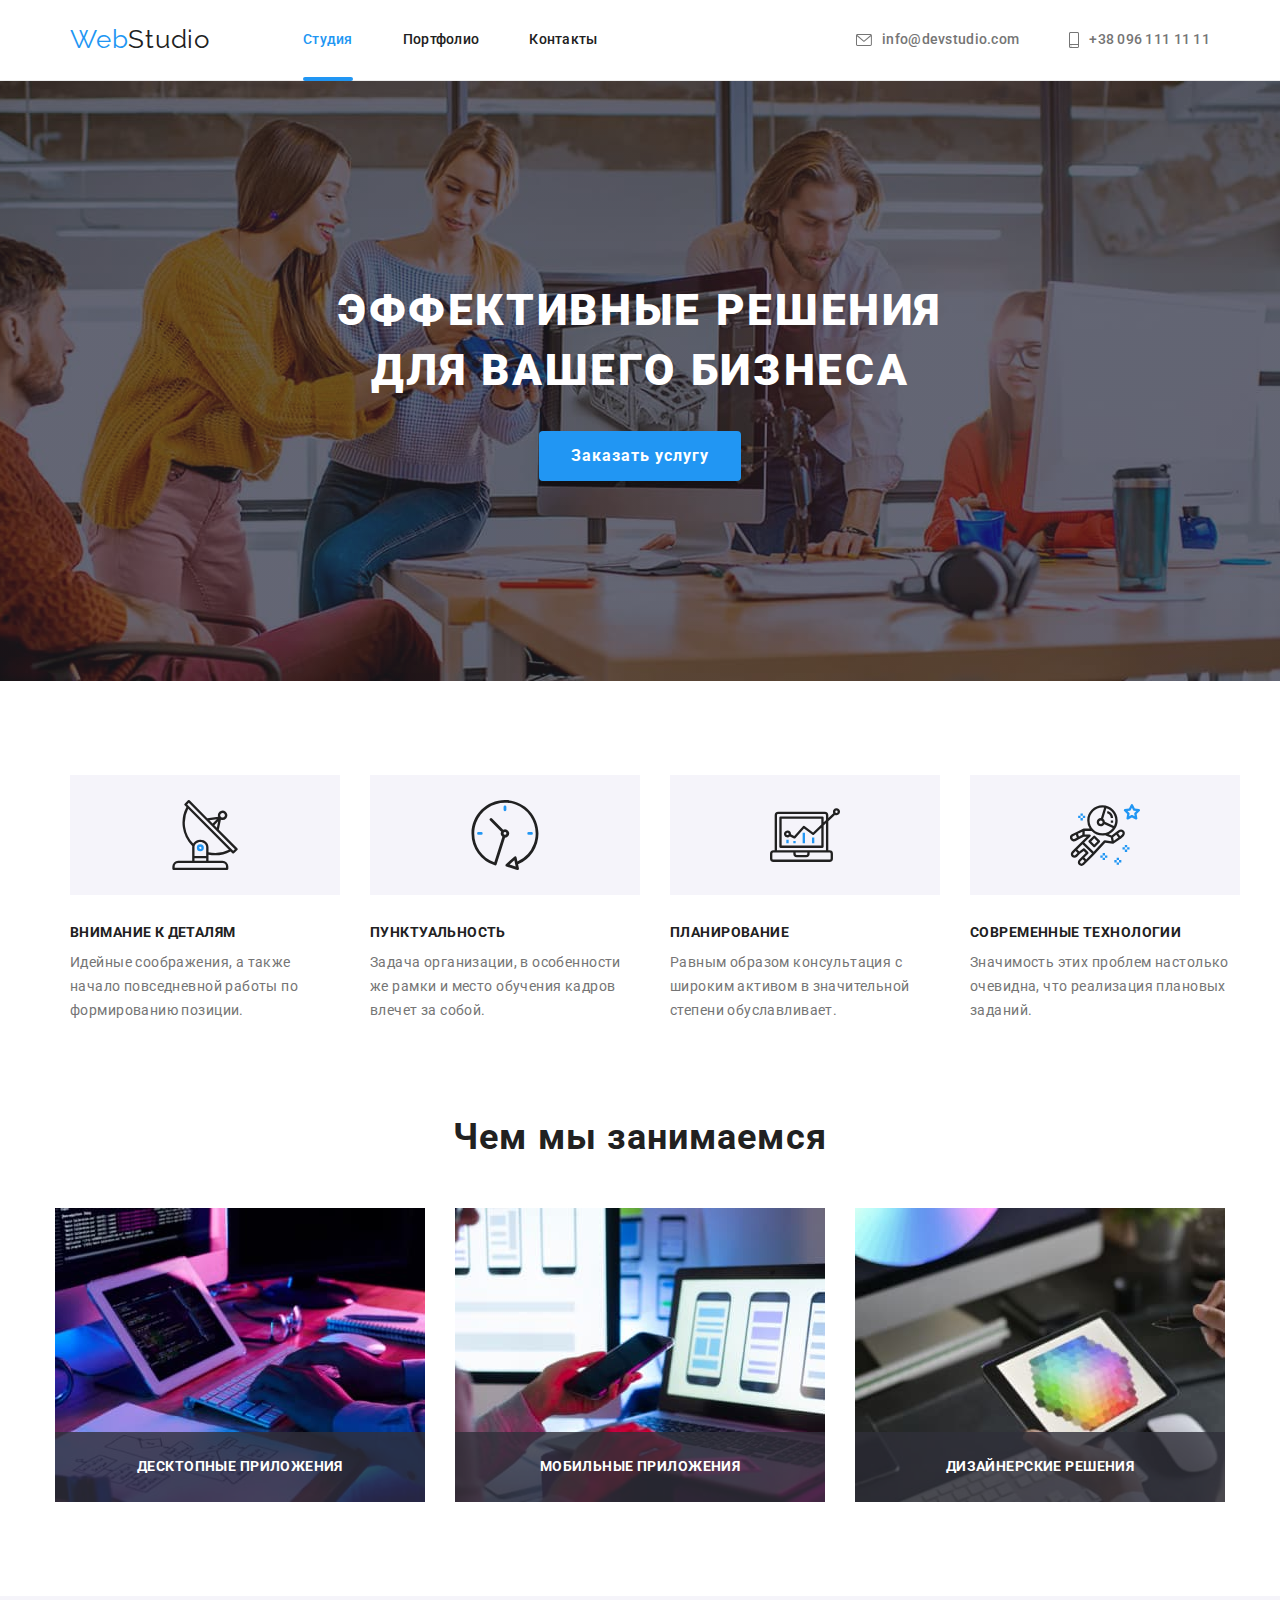
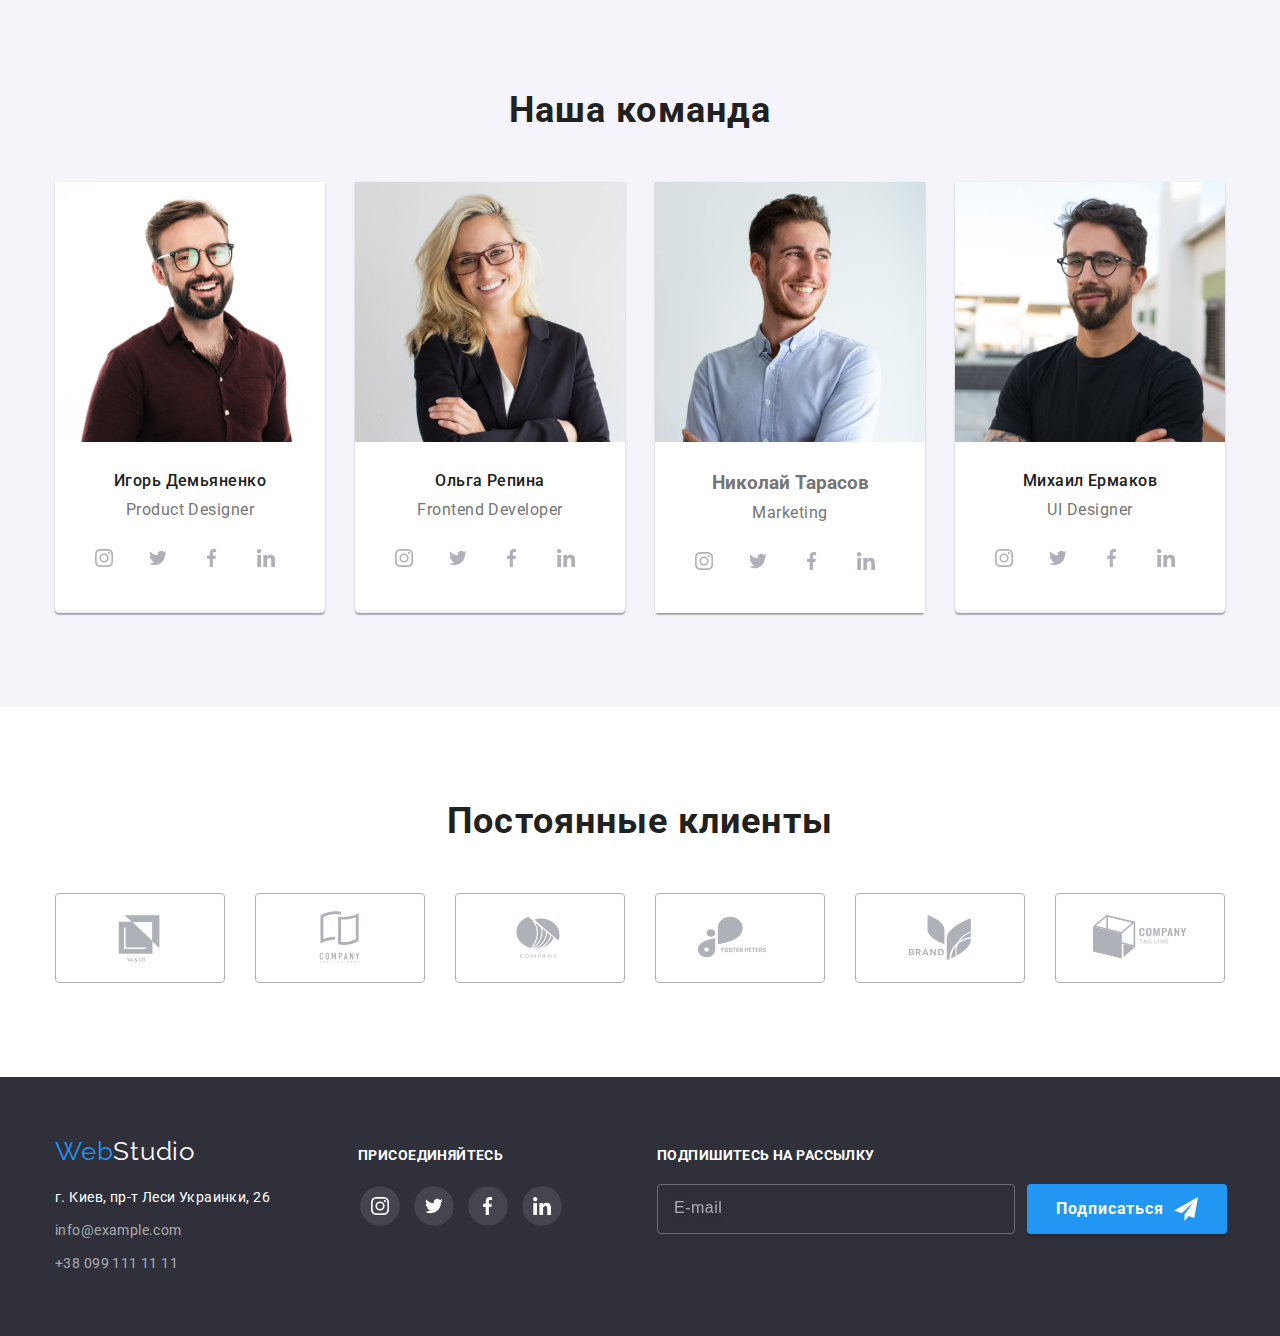
==== index.html @ c90f74dd "Поменяла классы по БЕМ по странице Студии, шапка, футер (без проверки ментора)" ====
<!DOCTYPE html>
<html lang="ru">

<head>
    <meta charset="UTF-8">
    <meta http-equiv="X-UA-Compatible" content="IE=edge">
    <meta name="viewport" content="width=device-width, initial-scale=1.0">
    <title>Document</title>

    <link rel="preconnect" href="https://fonts.googleapis.com">
    <link rel="preconnect" href="https://fonts.gstatic.com" crossorigin>
    <link
        href="https://fonts.googleapis.com/css2?family=Raleway:wght@700&family=Roboto:wght@400;500;700;900&display=swap"
        rel="stylesheet">
    <link rel="stylesheet" href="https://cdnjs.cloudflare.com/ajax/libs/modern-normalize/1.1.0/modern-normalize.min.css"
          integrity="sha512-wpPYUAdjBVSE4KJnH1VR1HeZfpl1ub8YT/NKx4PuQ5NmX2tKuGu6U/JRp5y+Y8XG2tV+wKQpNHVUX03MfMFn9Q=="
          crossorigin="anonymous" referrerpolicy="no-referrer" />

    <link rel="stylesheet" href="./css/styles.css">
</head>

<body>

  <!-- Шапка сайта -->

    <header class="page-header">
        <div class="container header">
            <a href="/" class="logo">
                <span lang="en">Web</span><span class="logo__text">Studio</span>
            </a>
            <nav class="site-nav">
                <ul class="site-nav__list">
                    <li class="site-nav__item"><a href="./index.html" class="site-nav__link site-nav__link--active">Студия</a></li>
                    <li class="site-nav__item"><a href="./portfolio.html" class="site-nav__link">Портфолио</a></li>
                    <li class="site-nav__item"><a href="#" class="site-nav__link">Контакты</a></li>
                </ul>
            </nav>

            <ul class="contacts-list">
                <li class="contacts-list__item">
                    <a href="mailto:info@devstudio.com" class="contacts-list__link">
                    <svg class="contacts-list__icon" width="16px" height="12px">
                        <use href="./images/icons.svg#envelope"></use>
                    </svg>info@devstudio.com</a>
                </li>
                <li class="contacts-list__item">
                    <a href="tel:+380961111111" class="contacts-list__link">
                    <svg class="contacts-list__icon" width="10px" height="16px">
                        <use href="./images/icons.svg#smartphone"></use>
                    </svg>+38 096 111 11 11</a>
                </li>
            </ul>
        </div>
    </header>
        
    <main>

    <!-- Герой -->
    
        <section class="hero overlay">
            <h1 class="hero-title">Эффективные решения<br> для вашего бизнеса</h1>
            <button type="button" class="main-btn" data-modal-open>Заказать услугу</button>
        </section>
    
    <!-- Наши преимущества -->
           
        <section class="section">
            <div class="container">
                <h2 class="hidden-elem">Преимущества</h2>
                <ul class="feature-list">
                    <li class="feature-list__item">
                        <div class="feature-list__icon">
                            <svg class="antenna" width="70" height="70">
                                <use href="./images/icons.svg#antenna"></use>
                            </svg>
                        </div>
                        <h3 class="feature-list__title">Внимание к деталям</h3>
                        <p class="feature-list__text">Идейные соображения, а также начало повседневной работы по формированию
                            позиции.</p>
                    </li>
                    <li class="feature-list__item">
                        <div class="feature-list__icon">
                            <svg class="clock" width="70" height="70">
                                <use href="./images/icons.svg#clock"></use>
                            </svg>
                        </div>
                        <h3 class="feature-list__title">Пунктуальность</h3>
                        <p class="feature-list__text">Задача организации, в особенности же рамки и место обучения кадров влечет за
                            собой.</p>
                    </li>
                    <li class="feature-list__item">
                        <div class="feature-list__icon">
                            <svg class="diagram" width="70" height="70">
                                <use href="./images/icons.svg#diagram"></use>
                            </svg>
                        </div>
                        <h3 class="feature-list__title">Планирование</h3>
                        <p class="feature-list__text">Равным образом консультация с широким активом в значительной степени
                            обуславливает.</p>
                    </li>
                    <li class="feature-list__item">
                        <div class="feature-list__icon">
                            <svg class="astronaut" width="70" height="70">
                                <use href="./images/icons.svg#astronaut"></use>
                            </svg>
                        </div>
                        <h3 class="feature-list__title">Современные технологии</h3>
                        <p class="feature-list__text">Значимость этих проблем настолько очевидна, что реализация плановых заданий.
                        </p>
                    </li>
                </ul>
            </div>
        </section>

    <!-- Чем занимаемся -->

        <section class="work-section">
            <div class="container">
                <h2 class="work-section__title">Чем мы занимаемся</h2>
                <ul class="work-list">
                    <li class="work-list__item">
                        <div class="work-list__img">
                            <img src="./images/img.jpg" 
                                alt="Руки набирают текст на клавиатуре" 
                                width="370" 
                                height="294">
                            <div class="work-descript">
                                <p class="work-descript__title">Десктопные приложения</p>
                            </div>
                        </div> 
                    </li>
                  
                    <li class="work-list__item">
                        <div class="work-list__img">
                            <img src="./images/img-1.jpg" 
                                alt="Мобильное приложение" 
                                width="370" 
                                height="294">
                            <div class="work-descript">
                                <p class="work-descript__title">Мобильные приложения</p>
                            </div>
                        </div>
                    </li>

                    <li class="work-list__item">
                        <div class="work-list__img">
                            <img src="./images/img-2.jpg" 
                                alt="Спектр цветов" 
                                width="370" 
                                height="294">
                            <div class="work-descript">
                                <p class="work-descript__title">Дизайнерские решения</p>
                            </div>
                        </div>
                    </li>
                </ul>
            </div>
        </section>

    <!-- Наша команда -->

        <section class="team-section">
            <div class="container">  
                <h2 class="team-section__title">Наша команда</h2>
                
                <ul class="team-list">
                    <li class="team-list__item">
                        <img src="./images/Ihor.jpg" 
                            alt="Игорь Демьяненко" 
                            width="270">
                        <div class="team-box">
                            <h3 class="team-box__name">Игорь Демьяненко</h3>
                            <p lang="en" class="team-box__profession">Product Designer</p>
                        </div>
                        <div class="social-box">
                            <ul class="social-list">
                                <li class="social-list__item">
                                    <a href="" class="social-list__link">
                                        <svg class="social-list__icon" width="20" height="20">
                                            <use href="./images/icons.svg#instagram"></use>
                                        </svg>
                                    </a>
                                </li>
                                <li class="social-list__item">
                                    <a href="" class="social-list__link">
                                        <svg class="social-list__icon" width="20" height="20">
                                            <use href="./images/icons.svg#twitter"></use>
                                        </svg>
                                    </a>
                                </li>
                                <li class="social-list__item">
                                    <a href="" class="social-list__link">
                                        <svg class="social-list__icon" width="20" height="20">
                                            <use href="./images/icons.svg#facebook"></use>
                                        </svg>
                                    </a>
                                </li>
                                <li class="social-list__item">
                                    <a href="" class="social-list__link">
                                        <svg class="social-list__icon" width="20" height="20">
                                            <use href="./images/icons.svg#linkedin"></use>
                                        </svg>
                                    </a>
                                </li>
                            </ul>
                        </div>
                    </li>

                    <li class="team-list__item">
                        <img src="./images/Helga.jpg" alt="Ольга Репина" width="270">
                        <div class="team-box">
                            <h3 class="team-box__name">Ольга Репина</h3>
                            <p lang="en" class="team-box__profession">Frontend Developer</p>
                        </div>

                        <div class="social-box">
                            <ul class="social-list">
                                <li class="social-list__item">
                                    <a href="" class="social-list__link">
                                        <svg class="social-list__icon" width="20" height="20">
                                            <use href="./images/icons.svg#instagram"></use>
                                        </svg>
                                    </a>
                                </li>
                                <li class="social-list__item">
                                    <a href="" class="social-list__link">
                                        <svg class="social-list__icon" width="20" height="20">
                                            <use href="./images/icons.svg#twitter"></use>
                                        </svg>
                                    </a>
                                </li>
                                <li class="social-list__item">
                                    <a href="" class="social-list__link">
                                        <svg class="social-list__icon" width="20" height="20">
                                            <use href="./images/icons.svg#facebook"></use>
                                        </svg>
                                    </a>
                                </li>
                                <li class="social-list__item">
                                    <a href="" class="social-list__link">
                                        <svg class="social-list__icon" width="20" height="20">
                                            <use href="./images/icons.svg#linkedin"></use>
                                        </svg>
                                    </a>
                                </li>
                            </ul>
                        </div>
                    </li>

                    <li class="team-list__item">
                        <img src="./images/Nikolya.jpg" class="team-list__photo" alt="Николай Тарасов" width="270">
                        <div class="team-box">
                            <h3 class="team-box__people">Николай Тарасов</h3>
                            <p lang="en" class="team-box__profession">Marketing</p>
                        </div>

                        <div class="social-box">
                            <ul class="social-list">
                                <li class="social-list__item">
                                    <a href="" class="social-list__link">
                                        <svg class="social-list__icon" width="20" height="20">
                                            <use href="./images/icons.svg#instagram"></use>
                                        </svg>
                                    </a>
                                </li>
                                <li class="social-list__item">
                                    <a href="" class="social-list__link">
                                        <svg class="social-list__icon" width="20" height="20">
                                            <use href="./images/icons.svg#twitter"></use>
                                        </svg>
                                    </a>
                                </li>
                                <li class="social-list__item">
                                    <a href="" class="social-list__link">
                                        <svg class="social-list__icon" width="20" height="20">
                                            <use href="./images/icons.svg#facebook"></use>
                                        </svg>
                                    </a>
                                </li>
                                <li class="social-list__item">
                                    <a href="" class="social-list__link">
                                        <svg class="social-list__icon" width="20" height="20">
                                            <use href="./images/icons.svg#linkedin"></use>
                                        </svg>
                                    </a>
                                </li>
                            </ul>
                        </div>
                    </li>

                    <li class="team-list__item">
                        <img src="./images/Michael.jpg" class="team-photo" alt="Михаил Ермаков" width="270">
                        <div class="team-box">
                            <h3 class="team-box__name">Михаил Ермаков</h3>
                            <p lang="en" class="team-box__profession">UI Designer</p>
                        </div>

                        <div class="social-box">
                            <ul class="social-list">
                                <li class="social-list__item">
                                    <a href="" class="social-list__link">
                                        <svg class="social-list__icon" width="20" height="20">
                                            <use href="./images/icons.svg#instagram"></use>
                                        </svg>
                                    </a>
                                </li>
                                <li class="social-list__item">
                                    <a href="" class="social-list__link">
                                        <svg class="social-list__icon" width="20" height="20">
                                            <use href="./images/icons.svg#twitter"></use>
                                        </svg>
                                    </a>
                                </li>
                                <li class="social-list__item">
                                    <a href="" class="social-list__link">
                                        <svg class="social-list__icon" width="20" height="20">
                                            <use href="./images/icons.svg#facebook"></use>
                                        </svg>
                                    </a>
                                </li>
                                <li class="social-list__item">
                                    <a href="" class="social-list__link">
                                        <svg class="social-list__icon" width="20" height="20">
                                            <use href="./images/icons.svg#linkedin"></use>
                                        </svg>
                                    </a>
                                </li>
                            </ul>
                       </div> 
                    </li>
                </ul>
            </div>
        </section>

        <!-- Наши постоянные клиенты -->

    <div class="container">
        <section class="client-section">
            <h2 class="client-section__title">Постоянные клиенты</h2>
            <ul class="client-section__list">
                <li class="client-section__item">
                    <a href="#" class="client-section__link">
                    <svg class="client-section__icon" width="106" height="60">
                        <use href="./images/icons.svg#client1"></use>
                    </svg>
                    </a>
                </li>

                <li class="client-section__item">
                    <a href="#" class="client-section__link">
                        <svg class="client-section__icon" width="106" height="60">
                            <use href="./images/icons.svg#client2"></use>
                        </svg>
                    </a>
                </li>

                <li class="client-section__item">
                    <a href="#" class="client-section__link">
                        <svg class="client-section__icon" width="106" height="60">
                            <use href="./images/icons.svg#client3"></use>
                        </svg>
                    </a>
                </li>

                <li class="client-section__item">
                    <a href="#" class="client-section__link">
                        <svg class="client-section__icon" width="106" height="60">
                            <use href="./images/icons.svg#client4"></use>
                        </svg>
                    </a>
                </li>

                <li class="client-section__item">
                    <a href="#" class="client-section__link">
                        <svg class="client-section__icon" width="106" height="60">
                            <use href="./images/icons.svg#client5"></use>
                        </svg>
                    </a>
                </li>

                <li class="client-section__item">
                    <a href="#" class="client-section__link">
                        <svg class="client-section__icon" width="106" height="60">
                            <use href="./images/icons.svg#client6"></use>
                        </svg>
                    </a>
                </li>
            </ul>
        </section>
    </div>
    </main>

    <!-- Подвал страницы -->

    <footer class="footer">
        <div class="container box">
            <div class="container-footer">
                    <a href="/" class="logo logo--footer">
                        <span lang="en">Web</span><span class="logo__text logo__text--inverse">Studio</span>
                    </a>
                
                <address class="address">
                    <span class="street"> г. Киев, пр-т Леси Украинки, 26 </span><br>
                    <a href="mailto:info@example.com" class="mail">info@example.com</a> <br>
                    <a href="tel:+380991111111" class="phone">+38 099 111 11 11</a>
                </address>
            </div>

            <div class="welcome-box">
                <h3 class="welcome-title">Присоединяйтесь</h3>
                <ul class="footer-list">
                    <li class="footer-item">
                        <a href="" class="link-footer">
                        <svg class="icon-footer" width="20" height="20">
                            <use href="./images/icons.svg#instagram"></use>
                        </svg>
                        </a>
                    </li>
                    <li class="footer-item">
                        <a href="" class="link-footer">
                        <svg class="icon-footer" width="20" height="20">
                            <use href="./images/icons.svg#twitter"></use>
                        </svg>
                        </a>
                    </li>
                    <li class="footer-item">
                        <a href="" class="link-footer">
                        <svg class="icon-footer" width="20" height="20">
                            <use href="./images/icons.svg#facebook"></use>
                        </svg>
                        </a>
                    </li>
                    <li class="footer-item">
                        <a href="" class="link-footer">
                        <svg class="icon-footer" width="20" height="20">
                            <use href="./images/icons.svg#linkedin"></use>
                        </svg>
                        </a>
                    </li>
                </ul>
            </div>

                <form class="subscribe">
                    <div class="subscribe-field">
                        <label for="subscribe">Подпишитесь на рассылку</label>
                        <input type="email" class="subscribe-input" name="subscribe" id="subscribe" placeholder="E-mail">
                    </div>
                    <button type="submit" class="subscribe-button">Подписаться
                        <svg class="icon-send" width="24" height="24">
                            <use href="./images/icons.svg#icon-send"></use>
                        </svg>
                    </button>
                </form>
        </div>

     
    </footer>

<!-- Modal -->

<div class="backdrop is-hidden" data-modal>
    <div class="modal">
        <button type=button class="close-modal" data-modal-close>
            <svg width="11" height="11" class="icon-close">
                <use href="./images/icons.svg#close-modal"></use>
            </svg>
        </button>

        <form class="form">
            <b class="modal-title">Оставьте свои данные, мы вам перезвоним</b>

        
            <label class="form-field"> 
                <span class="label-modal">Имя</span>
                <input type="text" name="username" class="input-modal" placeholder=" "/>
                <svg class="modal-icon" width="18" height="18">
                    <use href="./images/icons.svg#user"></use>
                </svg>
            </label>
           
            <label class="form-field">
                <input type="tel" name="phone-number" class="input-modal"/>
                <svg class="modal-icon" width="18" height="18">
                    <use href="./images/icons.svg#modal-phone"></use>
                </svg>
                <span class="label-modal">Телефон</span>
            </label>
            
            <label class="form-field">
                <input type="email" name="email" class="input-modal" />
                <svg class="modal-icon" width="18" height="18">
                    <use href="./images/icons.svg#modal-mail"></use>
                </svg>
                <span class="label-modal">Почта</span>
            </label>
           
            <label class="field-comment">
                <textarea class="comment" name="comment" rows="5" placeholder="Введите текст"></textarea>
                <span class="label-modal">Комментарий</span>
            </label>


            <label class="checkbox-form">
                <input class="checkbox" type="checkbox" name="policy" />
                <span class="icon-checkbox">
                    <svg class="icon-check" width="16" height="15">
                        <use href="./images/icons.svg#icon-check"></use>
                    </svg>
                </span>
                <span class="label-checkbox">Соглашаюсь с рассылкой и принимаю
                    <a href="#" class="contract">Условия договора</a>
                </span>
            </label>
           
            <button type="submit" class="submit-button">Отправить</button>
        </form>
    </div>

</div>

  
<script src="./js/modal.js"></script>
</body>

</html>
---- css/styles.css ----
/* цвет основного текста color: #757575; 
цвет вторичного текста #212121; */
/* акцент #2196F3; */
/* цвет фона основной #E5E5E5;
цвет фона главный #2F303A;
цвет фона вторичный #F5F4FA;
цвет соц иконок #AFB1B8 
тайминг распределения времени cubic-bezier(0.4, 0, 0.2, 1)*/

:root {
  --primary-text-color: #757575;
  --title-text-color: #212121;
  --accent-color: #2196f3;
  --primary-white-color: #ffffff;
  --bcg-main-color: #2f303a;
  --bcg-secondary: #f5f4fa;
  --icon-soc-color: #afb1b8;
  --timing-function: cubic-bezier(0.4, 0, 0.2, 1);
}

body {
  font-family: "Roboto", sans-serif;
  color: var(--primary-text-color);
  margin: 0px;
}

.container {
  width: 1200px;
  padding: 0 15px;
  margin: auto;
  /* outline: 1px solid tomato; */
}

ul {
  list-style: none;
  margin: 0px;
  padding-left: 0px;
  padding-right: 0px;
}

a {
  list-style: none;
}

h1,
h2,
h3,
p {
  margin: 0px;
}

html {
  box-sizing: border-box;
}

*,
*::before,
*::after {
  box-sizing: inherit;
}

img {
  display: block;
}

.section {
  padding-top: 94px;
}

.hidden-elem {
  width: 1px;
  height: 1px;
  overflow: hidden;
  opacity: 0;
  margin-top: -1px;
}

/* =========== Header =========== */

.page-header {
  border-bottom: 1px solid #ececec;
}

/* =========== Logo =========== */

.logo {
  margin-right: 93px;
  font-family: Raleway, sans-serif;
  font-size: 26px;
  line-height: 1.12;
  letter-spacing: 0.03em;
  color: var(--accent-color);
  text-decoration: none;
}

.logo__text {
  color: var(--title-text-color);
}

.logo__text--inverse {
  color: var(--primary-white-color);
}

/* =========== Site nav =========== */

.site-nav__list {
  display: flex;
}

.site-nav__item:not(:last-child) {
  margin-right: 50px;
}

.site-nav__link {
  display: block;
  padding-top: 32px;
  padding-bottom: 28px;

  color: var(--title-text-color);
  font-weight: 500;
  font-size: 14px;
  line-height: 1.14;
  letter-spacing: 0.02em;
  text-decoration: none;

  transform: scale(1);
  transition: transform 250ms cubic-bezier(0.4, 0, 0.2, 1);
}

.site-nav__link:hover,
.site-nav__link:focus {
  color: var(--accent-color);

  transform: scale(1.1);
  transition: transform 250ms cubic-bezier(0.4, 0, 0.2, 1);
}

.site-nav__link--active {
  color: var(--accent-color);
}

.site-nav__link--active::after {
  content: "";
  display: block;
  position: relative;
  top: 29px;
  bottom: auto;
  width: 100%;
  height: 4px;
  background-color: var(--accent-color);
  border-radius: 4px;
}

/* =========== Contacts =========== */

.contacts-list {
  display: inline-flex;
  margin-left: auto;
  justify-content: center;
}

.contacts-list__item {
  margin-left: 50px;
}

.contacts-list__link {
  display: flex;
  align-items: center;
  color: var(--primary-text-color);
  font-weight: 500;
  font-size: 14px;
  line-height: 1.14;
  letter-spacing: 0.02em;
  text-decoration: none;

  transform: scale(1);
  transition: transform 250ms cubic-bezier(0.4, 0, 0.2, 1);
}

.contacts-list__link:hover,
.contacts-list__link:focus {
  color: var(--accent-color);

  transform: scale(1.1);
  transition: transform 250ms cubic-bezier(0.4, 0, 0.2, 1);
}

.contacts-list__icon {
  margin-right: 10px;
  fill: currentColor;
}

.contacts-list__icon:hover,
.contacts-list__icon:focus {
  fill: var(--accent-color);

  transition: transform 250ms cubic-bezier(0.4, 0, 0.2, 1);
}

/* =========== Container Header =========== */

.header {
  display: flex;
  align-items: center;
  width: 1170px;
  padding-right: 15px;
  padding-left: 15px;
}

/* =========== Footer =========== */

.footer {
  padding-top: 60px;
  padding-bottom: 60px;
  background-color: var(--bcg-main-color);
}

.logo--footer {
  display: block;
  margin-bottom: 20px;
}

.welcome-title {
  font-weight: bold;
  font-size: 14px;
  line-height: 1.14;
  letter-spacing: 0.03em;
  text-transform: uppercase;
  color: var(--primary-white-color);
  margin-bottom: 20px;
}

.welcome-box {
  margin-right: 93px;
}

.container.box {
  display: flex;
  align-items: baseline;
}

.container-footer {
  margin-right: 70px;
}

.footer-list {
  display: flex;
}

.link-footer {
  display: flex;
  justify-content: center;
  align-items: center;
  width: 44px;
  height: 44px;
  border-radius: 50%;
  background: rgba(255, 255, 255, 0.1);
  /* margin-right: 10px; */

  transform: scale(0.9);
  transition: transform 250ms cubic-bezier(0.4, 0, 0.2, 1);
}

.footer-item:not(:last-child) {
  margin-right: 10px;
}

.link-footer:hover,
.link-footer:focus {
  background-color: var(--accent-color);

  transform: scale(1);
  transition: transform 250ms cubic-bezier(0.4, 0, 0.2, 1);
}

.icon-footer {
  display: flex;
  justify-content: center;
  align-items: center;
  fill: var(--primary-white-color);
}

.color-studio {
  color: var(--primary-white-color);
}

.address {
  display: inline-block;
  width: 231px;
  font-style: normal;
  font-size: 14px;
  line-height: 1.71;
  letter-spacing: 0.03em;
  color: rgba(255, 255, 255, 0.6);
}
.address .street {
  display: inline-block;
  margin-bottom: 9px;
  color: var(--primary-white-color);
  background: #2f303a;
}

.address .mail,
.address .phone {
  display: inline-block;
  text-decoration: none;
  color: rgba(255, 255, 255, 0.6);

  transform: scale(1);
  transition: transform 250ms cubic-bezier(0.4, 0, 0.2, 1);
}

.address .mail {
  margin-bottom: 9px;
}

.address .mail:hover,
.address .mail:focus {
  color: var(--accent-color);

  transform: scale(1.1);
  transition: transform 250ms cubic-bezier(0.4, 0, 0.2, 1);
}

.address .phone:hover,
.address .phone:focus {
  color: var(--accent-color);

  transform: scale(1.1);
  transition: transform 250ms cubic-bezier(0.4, 0, 0.2, 1);
}

/* =========== Footer subscribe =========== */

.subscribe label {
  display: block;
  font-weight: bold;
  font-size: 14px;
  line-height: 1.14;
  letter-spacing: 0.03em;
  text-transform: uppercase;
  color: var(--primary-white-color);

  margin-bottom: 20px;
}

.subscribe {
  display: flex;
  align-items: flex-end;
}

.subscribe-field {
  margin-right: 12px;
}
.subscribe-button {
  display: flex;
  align-items: center;
  justify-content: center;
  font-family: Roboto, sans-serif;
  padding: 10px 28px;
  font-weight: bold;
  font-size: 16px;
  line-height: 1.87;
  letter-spacing: 0.06em;
  color: var(--primary-white-color);

  background-color: var(--accent-color);
  width: 200px;
  height: 50px;
  border: 0px;
  border-radius: 4px;
  box-shadow: 0px 4px 4px rgba(0, 0, 0, 0.15);
  cursor: pointer;

  transform: scale(1);
  transition: transform 250ms cubic-bezier(0.4, 0, 0.2, 1);
}

.icon-send {
  margin-left: 10px;
}

.subscribe-button:hover,
.subscribe-button:focus {
  background-color: #1976d2;

  transform: scale(1.1);
  transition: transform 250ms cubic-bezier(0.4, 0, 0.2, 1);
}

.subscribe-input {
  width: 358px;
  height: 50px;
  /* margin-right: auto; */
  padding: 15px 16px;
  background-color: inherit;
  border: 1px solid rgba(255, 255, 255, 0.3);
  box-sizing: border-box;
  filter: drop-shadow(0px 4px 4px rgba(0, 0, 0, 0.15));
  border-radius: 4px;
}

.subscribe-input::placeholder {
  font-size: 16px;
  line-height: 1.25;
  align-items: center;
  letter-spacing: 0.03em;
  color: rgba(255, 255, 255, 0.6);
}

/* ============== Hero ============== */

/* =========== Overlay =========== */

.overlay {
  height: 600px;
  max-width: 1600px;
  margin-left: auto;
  margin-right: auto;
  background-image: linear-gradient(
      to right,
      rgba(47, 48, 58, 0.4),
      rgba(47, 48, 58, 0.4)
    ),
    url(../images/main-photo.jpg);
  background-position: center;
  background-size: cover;
}

.hero {
  padding-top: 200px;
  padding-bottom: 200px;
  text-align: center;
  background-color: var(--bcg-main-color);
}

.hero-title {
  margin-bottom: 30px;
  font-weight: 900;
  font-size: 44px;
  line-height: 1.36;
  letter-spacing: 0.06em;

  text-transform: uppercase;
  color: var(--primary-white-color);
}

/* =========== Button =========== */

.main-btn {
  padding: 10px 32px;
  border: 0px;
  border-radius: 4px;
  font-family: Roboto, sans-serif;
  font-weight: bold;
  font-size: 16px;
  line-height: 1.87;
  letter-spacing: 0.06em;
  color: var(--primary-white-color);

  background-color: var(--accent-color);
  box-shadow: 0px 4px 4px rgba(0, 0, 0, 0.15);
  cursor: pointer;

  transform: scale(1);
  transition: transform 250ms cubic-bezier(0.4, 0, 0.2, 1);
}

.main-btn:hover,
.main-btn:focus {
  background-color: #1976d2;

  transform: scale(1.1);
  transition: transform 250ms cubic-bezier(0.4, 0, 0.2, 1);
}

.button-service {
  cursor: pointer;
}

/* =========== Features =========== */

.feature-list {
  display: flex;
  justify-content: center;
  align-content: center;
}

.feature-list__item {
  width: 270px;
}

.feature-list__icon {
  display: flex;
  align-items: center;
  justify-content: center;
  width: 270px;
  height: 120px;
  background-color: var(--bcg-secondary);
}

.feature-list__item {
  margin-left: 30px;
}

.feature-list__title {
  margin-top: 30px;
  margin-bottom: 10px;
  font-weight: bold;
  font-size: 14px;
  line-height: 1.14;
  letter-spacing: 0.03em;
  text-transform: uppercase;
  color: var(--title-text-color);
}

.feature-list__text {
  font-size: 14px;
  line-height: 1.71;
  letter-spacing: 0.03em;
}

/* =========== Our works =========== */

.work-section {
  padding-top: 94px;
  padding-bottom: 94px;
}
.work-section__title {
  text-align: center;
  margin-bottom: 50px;
  font-weight: bold;
  font-size: 36px;
  line-height: 1.16;
  letter-spacing: 0.03em;
  color: var(--title-text-color);
}

.work-list {
  display: flex;
  flex-basis: calc(100% / 3);
}

.work-list__item {
  margin-right: 30px;
}

.work-list__item:nth-child(3n) {
  margin-right: 0px;
}

.work-list__img {
  position: relative;
}

.work-descript {
  display: block;
  position: absolute;
  content: "";
  bottom: 0px;
  width: 100%;
  height: 70px;
  background-color: rgba(47, 48, 58, 0.8);
}

.work-descript__title {
  padding: 27px;
  font-weight: bold;
  font-size: 14px;
  line-height: 1.14;
  text-align: center;
  letter-spacing: 0.03em;
  text-transform: uppercase;
  color: #ffffff;
}

/* =========== Team section =========== */

.team-section {
  padding-top: 94px;
  padding-bottom: 94px;
  background-color: var(--bcg-secondary);
}

.team-section__title {
  text-align: center;
  margin-bottom: 50px;
  font-weight: bold;
  font-size: 36px;
  line-height: 1.16;
  letter-spacing: 0.03em;
  color: var(--title-text-color);
}

.team-list {
  display: flex;
}

.team-list__item {
  width: calc((100% - 90px) / 4);
  margin-right: 30px;
  box-shadow: 0px 1px 3px rgba(0, 0, 0, 0.12), 0px 1px 1px rgba(0, 0, 0, 0.14),
    0px 2px 1px rgba(0, 0, 0, 0.2);
  border-radius: 0px 0px 4px 4px;
}

.team-item:nth-child(4n) {
  margin-right: 0px;
}

.team-box {
  padding-top: 30px;
  padding-bottom: 16px;
  text-align: center;
  background-color: var(--primary-white-color);
}

.team-box__name {
  font-weight: 500;
  font-size: 16px;
  line-height: 1.18;
  letter-spacing: 0.03em;
  color: var(--title-text-color);
}

.team-box__profession {
  margin-top: 10px;
  font-size: 16px;
  line-height: 1.18;
  letter-spacing: 0.03em;
}

/* =========== Social-box =========== */

.social-box {
  padding: 0px 32px 30px;
  background-color: var(--primary-white-color);
}

.social-list {
  display: flex;
  justify-content: center;
}

.social-list__item {
  margin-right: 10px;
}

.social-list__link {
  display: flex;
  justify-content: center;
  align-items: center;
  width: 44px;
  height: 44px;
  border-radius: 50%;

  transform: scale(0.9);
  transition: transform 250ms cubic-bezier(0.4, 0, 0.2, 1);
}

.social-list__link:last-child {
  margin-right: 0px;
}

.social-list__icon {
  fill: var(--icon-soc-color);
}

.social-list__link:focus,
.social-list__link:hover {
  background-color: var(--accent-color);
  transform: scale(1);
  transition: transform 250ms cubic-bezier(0.4, 0, 0.2, 1);
}

.social-list__link:focus .social-list__icon,
.social-list__link:hover .social-list__icon {
  fill: var(--primary-white-color);
}

/* =========== Our regular clients =========== */

.client-section {
  padding-top: 94px;
  padding-bottom: 94px;
}

.client-section__title {
  text-align: center;
  margin-bottom: 50px;
  color: var(--title-text-color);

  font-weight: bold;
  font-size: 36px;
  line-height: 1.16;
  letter-spacing: 0.03em;
}

.client-section__list {
  display: flex;
  justify-content: center;
}

.client-section__item {
  width: 170px;
  height: 90px;
  margin-right: 30px;
}

.client-section__item:last-child {
  margin-right: 0px;
}

.client-section__icon {
  justify-content: center;
  align-items: center;
  fill: var(--icon-soc-color);
}

.client-section__link {
  display: flex;
  align-items: center;
  justify-content: center;
  width: 100%;
  height: 100%;
  border: 1px solid #afb1b8;
  border-radius: 4px;

  transform: translate(0%, 0%);
  transition: transform 250ms cubic-bezier(0.4, 0, 0.2, 1);
}

.client-section__link:hover,
.client-section__link:focus {
  border-color: var(--accent-color);

  transform: translate(2%, 2%);
  transition: transform 250ms cubic-bezier(0.4, 0, 0.2, 1);
}

.client-section__link:hover .client-section__icon,
.client-section__link:focus .client-section__icon {
  fill: var(--accent-color);

  transform: translate(2%, 2%);
  transition: transform 250ms cubic-bezier(0.4, 0, 0.2, 1);
}

/* =========== Portfolio =========== */

.portfolio-section {
  padding-top: 94px;
  padding-bottom: 94px;
}

/* =========== Portfolio Button =========== */

.portfolio-list {
  display: flex;
  justify-content: center;
  margin-bottom: 50px;
}

.portfolio-list .item + .item {
  margin-left: 8px;
}

.btn-filter {
  padding: 6px 22px;
  background: var(--bcg-secondary);
  border: 0px;
  border-radius: 4px;

  font-family: Roboto, sans-serif;
  font-weight: 500;
  font-size: 16px;
  line-height: 1.62;
  text-align: center;
  letter-spacing: 0.03em;
  color: var(--title-text-color);
  cursor: pointer;

  transform: scale(1);
  transition: transform 250ms cubic-bezier(0.4, 0, 0.2, 1);
}

.btn-filter:hover,
.btn-filter:focus {
  color: var(--primary-white-color);
  background-color: var(--accent-color);
  box-shadow: 0 3px 1px 0 rgba(0, 0, 0, 0.1), 0px 1px 2px rgba(0, 0, 0, 0.08),
    0px 2px 2px rgba(0, 0, 0, 0.12);

  transform: scale(1.1);
  transition: transform 250ms cubic-bezier(0.4, 0, 0.2, 1);
}

/* =========== Portfolio section =========== */

.portfolio {
  display: flex;
  flex-wrap: wrap;
}

.element:hover,
.element:focus {
  box-shadow: 0 1px 1px 0 rgba(0, 0, 0, 0.12), 0px 4px 4px rgba(0, 0, 0, 0.06),
    1px 4px 6px rgba(0, 0, 0, 0.16);
}
.portfolio-photo {
  display: block;
  overflow: hidden;
}

.element {
  width: calc((100% - 60px) / 3);
  margin-right: 30px;
  margin-bottom: 30px;
  overflow: hidden;
}

.element:nth-child(3n) {
  margin-right: 0px;
}

.element:nth-last-child(-n + 3) {
  margin-bottom: 0px;
}

.porfolio-title {
  font-weight: bold;
  font-size: 18px;
  line-height: 2;
  letter-spacing: 0.06em;
  color: var(--title-text-color);
}

.portfolio-card {
  padding: 20px 24px;
  border-left: 1px solid #eeeeee;
  border-right: 1px solid #eeeeee;
  border-bottom: 1px solid #eeeeee;
}
.portfolio-project {
  margin-top: 4px;
  font-size: 16px;
  line-height: 1.87;
  letter-spacing: 0.03em;
  color: var(--primary-text-color);
}

/* ======= Выпадение окна с текстом в Портфолио ======= */

.portfolio-thumb {
  position: relative;
  overflow: hidden;
}

.thumb-info {
  display: inline-block;
  position: absolute;
  padding-top: 63px;
  padding-left: 24px;
  padding-right: 24px;

  font-size: 18px;
  line-height: 1.55;
  letter-spacing: 0.03em;
  color: var(--primary-white-color);

  top: 0px;
  left: 0px;
  bottom: 0px;
  width: 100%;
  height: 100%;
  background-color: rgba(33, 150, 243, 0.9);

  transform: translateY(100%);
  transition: transform 250ms cubic-bezier(0.4, 0, 0.2, 1);
}

.portfolio-thumb:hover .thumb-info {
  transform: translateY(0%);
  transition: transform 250ms cubic-bezier(0.4, 0, 0.2, 1);
  opacity: 1;
}

/* ============= Modal ============ */

.backdrop {
  position: fixed;
  top: 0px;
  left: 0px;
  width: 100%;
  height: 100%;
  background-color: rgba(0, 0, 0, 0.2);

  opacity: 1;
  transition: opacity 250ms cubic-bezier(0.4, 0, 0.2, 1);
}

.backdrop.is-hidden {
  opacity: 0;
  pointer-events: none;
}

.modal {
  position: absolute;
  width: 528px;
  height: 581px;
  padding: 40px 39px 40px 41px;
  top: 50%;
  left: 50%;
  transform: translate(-50%, -50%) scale(1);

  transition: transform 250ms cubic-bezier(0.4, 0, 0.2, 1);

  background-color: var(--primary-white-color);
  box-shadow: 0px 1px 3px rgba(0, 0, 0, 0.12), 0px 1px 1px rgba(0, 0, 0, 0.14),
    0px 2px 1px rgba(0, 0, 0, 0.2);
  border-radius: 4px;
}

.backdrop.is-hidden .modal {
  transform: translate(-50%, -50%) scale(1.1);
}

.close-modal {
  position: absolute;
  top: 8px;
  right: 8px;
  width: 30px;
  height: 30px;
  background: var(--primary-white-color);
  border: 1px solid rgba(0, 0, 0, 0.1);
  border-radius: 50%;
  padding: 0px;

  cursor: pointer;
}

.icon-close {
  position: absolute;
  top: 8px;
  right: 8px;
  fill: var(--title-text-color);

  transition: background-color 250ms cubic-bezier(0.4, 0, 0.2, 1);
}

.close-modal:hover .icon-close {
  fill: var(--accent-color);

  transition: background-color 250ms cubic-bezier(0.4, 0, 0.2, 1);
}

.submit-button {
  position: absolute;
  left: 50%;
  bottom: 40px;
  transform: translate(-50%);

  padding: 10px 55px 10px 56px;
  border: 0px;
  border-radius: 4px;
  font-weight: bold;
  font-size: 16px;
  line-height: 1.87;
  letter-spacing: 0.06em;
  color: var(--primary-white-color);

  background-color: var(--accent-color);
  width: 200px;
  height: 50px;
  box-shadow: 0px 4px 4px rgba(0, 0, 0, 0.15);
  cursor: pointer;

  transition: background-color 250ms cubic-bezier(0.4, 0, 0.2, 1);
}

.submit-button:hover,
.submit-button:focus {
  background-color: #1976d2;

  transition: background-color 250ms cubic-bezier(0.4, 0, 0.2, 1);
}

/* ============= Form-field ============= */

.modal-title {
  display: inline-block;
  font-weight: bold;
  font-size: 20px;
  line-height: 1.15;
  text-align: center;
  letter-spacing: 0.03em;
  color: var(--title-text-color);
  margin-bottom: 30px;
}

.modal-icon {
  position: absolute;
  top: 50%;
  left: 12px;
  transform: translateY(-50%);
}

.form-field {
  display: flex;
  flex-direction: column;
  position: relative;
  width: 100%;
  margin-bottom: 28px;
}

.form-field input {
  padding: 12px;
  padding-left: 42px;
  border: 1px solid rgba(33, 33, 33, 0.2);
  border-radius: 4px;
  font-size: 16px;

  cursor: pointer;
  transition: background-color 250ms cubic-bezier(0.4, 0, 0.2, 1);
}

.field-comment {
  display: flex;
  flex-direction: column;
  position: relative;
  width: 100%;
  margin-bottom: 20px;
}

.input-modal {
  height: 40px;
}

.input-modal:hover,
.input-modal:focus {
  border-color: var(--accent-color);
  outline-color: var(--accent-color);
  outline: 1px;

  transition: background-color 250ms cubic-bezier(0.4, 0, 0.2, 1);
}

.input-modal:hover + .modal-icon,
.input-modal:focus + .modal-icon {
  fill: var(--accent-color);

  transition: background-color 250ms cubic-bezier(0.4, 0, 0.2, 1);
}

.comment {
  padding: 12px 16px;
  border: 1px solid rgba(33, 33, 33, 0.2);

  cursor: pointer;
}

.comment:hover,
.comment:focus {
  border-color: var(--accent-color);
  outline-color: var(--accent-color);
  outline: 1px;
  font-size: 16px;

  transition: background-color 250ms cubic-bezier(0.4, 0, 0.2, 1);
}

.label-modal {
  position: absolute;
  top: -20px;
  font-size: 12px;
  line-height: 1.16;
  letter-spacing: 0.01em;
  color: var(--primary-text-color);

  margin-bottom: 4px;
}

textarea {
  resize: none;
  border-radius: 4px;
}

::placeholder {
  font-size: 12px;
  line-height: 1.16;
  letter-spacing: 0.01em;

  color: rgba(117, 117, 117, 0.5);
}

.checkbox-form {
  display: flex;
  align-items: center;
  width: 100%;

  margin-bottom: 30px;
}

.checkbox {
  /* -webkit-appearance: none;
  -moz-appearance: none;
  appearance: none; */

  position: absolute;
  width: 1px;
  height: 1px;
  margin: -1px;
  border: 0px;
  padding: 0px;
  clip: rect(0 0 0 0);
  overflow: hidden;
}

.contract {
  font-size: 14px;
  line-height: 1.71;
  letter-spacing: 0.03em;
  color: var(--accent-color);
  text-decoration-skip-ink: none;
}

.icon-checkbox {
  position: relative;
  display: flex;
  justify-content: center;
  align-items: center;
  width: 16px;
  height: 15px;
  border: 2px solid var(--title-text-color);
  border-radius: 2px;
  margin-left: 13px;
  margin-right: 8px;
}

.icon-check {
  position: absolute;
  display: block;
}

.checkbox:checked + .icon-checkbox {
  background-color: var(--accent-color);
  border-color: var(--accent-color);
  background-size: contain;
  background-origin: border-box;
}

.label-checkbox {
  font-weight: normal;
  font-size: 14px;
  line-height: 1.71;
  letter-spacing: 0.03em;
  color: #757575;
}
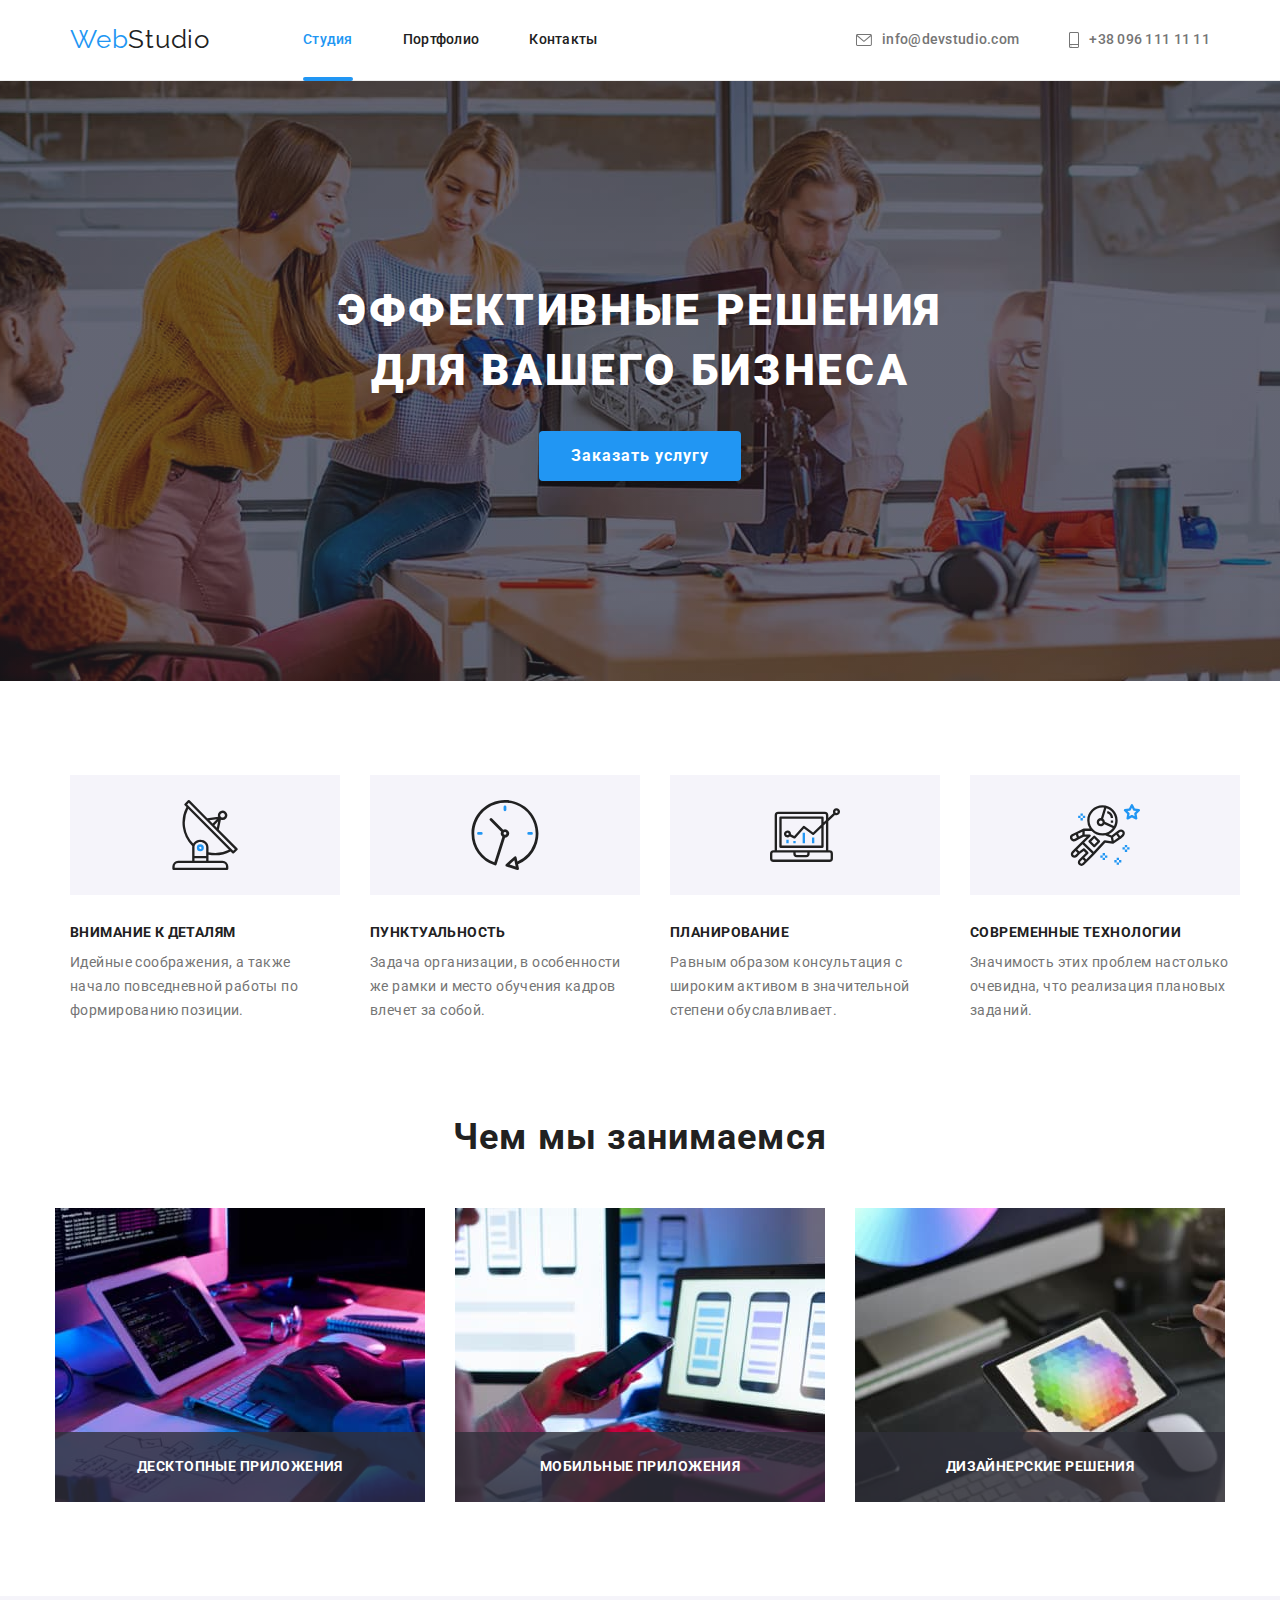
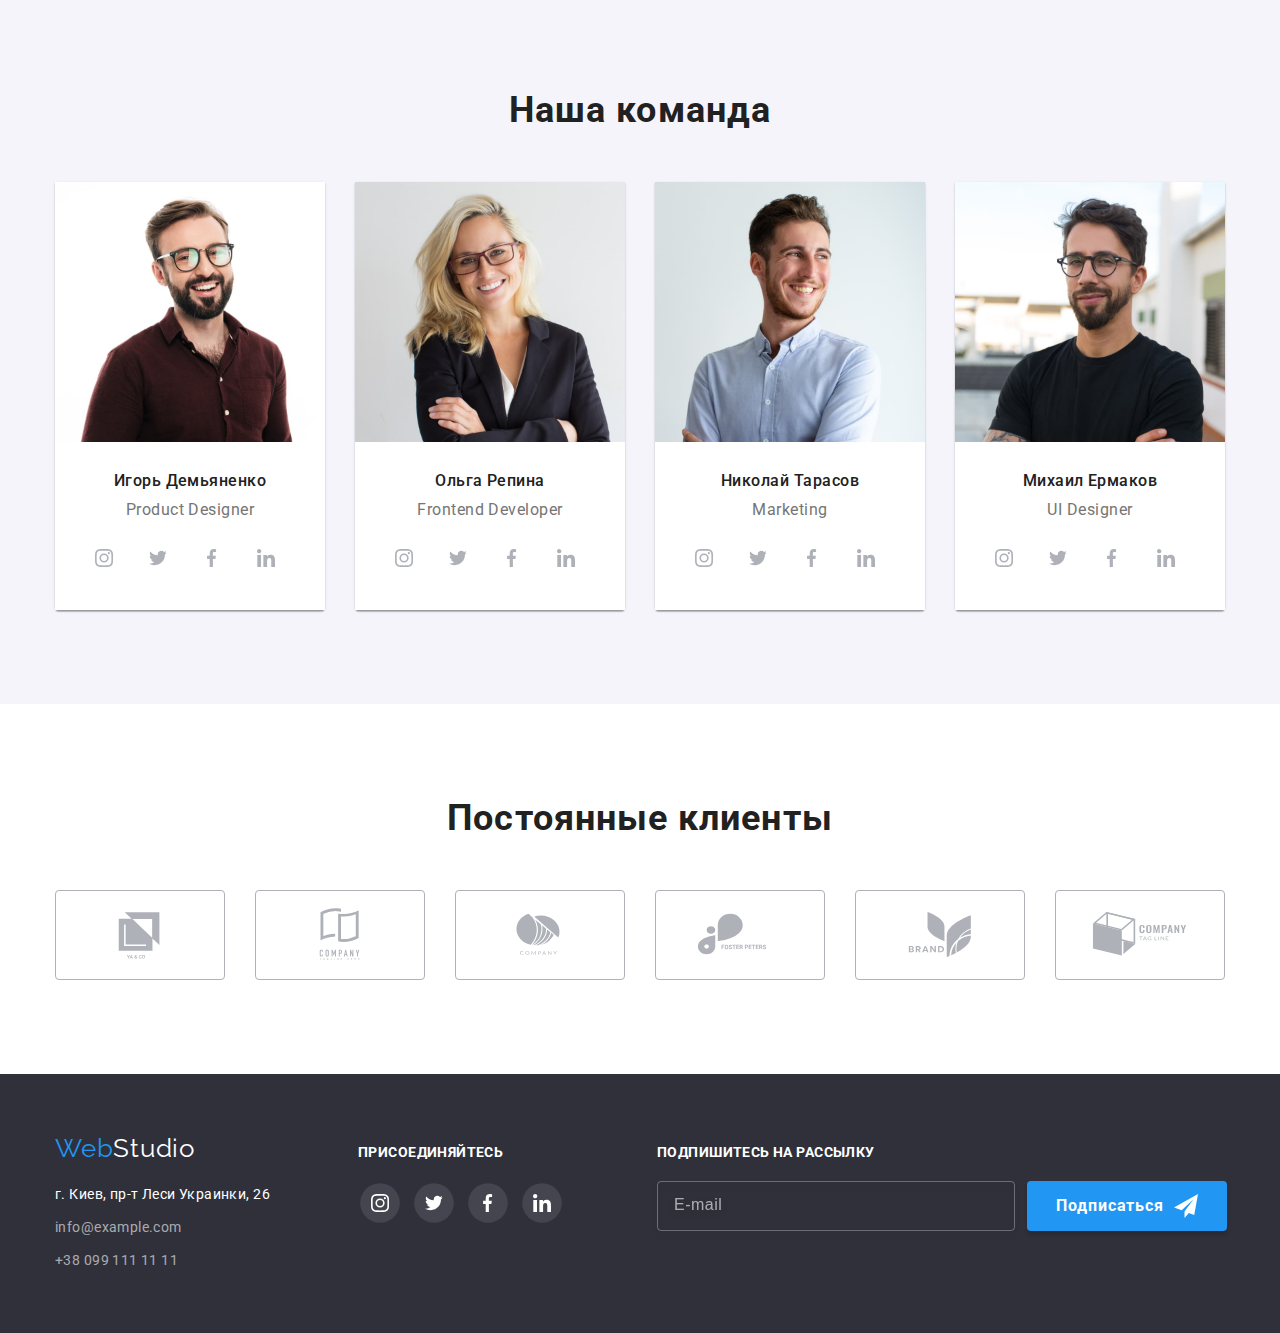
==== commit dc5fbaa2: "Разбила на компоненты scss, подставила & при hover/after.." ====
--- a/index.html
+++ b/index.html
@@ -9,14 +9,11 @@
 
     <link rel="preconnect" href="https://fonts.googleapis.com">
     <link rel="preconnect" href="https://fonts.gstatic.com" crossorigin>
-    <link
-        href="https://fonts.googleapis.com/css2?family=Raleway:wght@700&family=Roboto:wght@400;500;700;900&display=swap"
-        rel="stylesheet">
+    
     <link rel="stylesheet" href="https://cdnjs.cloudflare.com/ajax/libs/modern-normalize/1.1.0/modern-normalize.min.css"
           integrity="sha512-wpPYUAdjBVSE4KJnH1VR1HeZfpl1ub8YT/NKx4PuQ5NmX2tKuGu6U/JRp5y+Y8XG2tV+wKQpNHVUX03MfMFn9Q=="
           crossorigin="anonymous" referrerpolicy="no-referrer" />
-
-    <link rel="stylesheet" href="./css/styles.css">
+    <link rel="stylesheet" href="./css/main.min.css">
 </head>
 
 <body>
@@ -28,11 +25,11 @@
             <a href="/" class="logo">
                 <span lang="en">Web</span><span class="logo__text">Studio</span>
             </a>
-            <nav class="site-nav">
-                <ul class="site-nav__list">
-                    <li class="site-nav__item"><a href="./index.html" class="site-nav__link site-nav__link--active">Студия</a></li>
-                    <li class="site-nav__item"><a href="./portfolio.html" class="site-nav__link">Портфолио</a></li>
-                    <li class="site-nav__item"><a href="#" class="site-nav__link">Контакты</a></li>
+            <nav class="navbar">
+                <ul class="navbar-list">
+                    <li class="navbar-list__item"><a href="./index.html" class="navbar-list__link navbar-list__link--active">Студия</a></li>
+                    <li class="navbar-list__item"><a href="./portfolio.html" class="navbar-list__link">Портфолио</a></li>
+                    <li class="navbar-list__item"><a href="#" class="navbar-list__link">Контакты</a></li>
                 </ul>
             </nav>
 
@@ -57,9 +54,9 @@
 
     <!-- Герой -->
     
-        <section class="hero overlay">
-            <h1 class="hero-title">Эффективные решения<br> для вашего бизнеса</h1>
-            <button type="button" class="main-btn" data-modal-open>Заказать услугу</button>
+        <section class="hero hero--overlay">
+            <h1 class="hero__title">Эффективные решения<br> для вашего бизнеса</h1>
+            <button type="button" class="hero__btn" data-modal-open>Заказать услугу</button>
         </section>
     
     <!-- Наши преимущества -->
@@ -70,7 +67,7 @@
                 <ul class="feature-list">
                     <li class="feature-list__item">
                         <div class="feature-list__icon">
-                            <svg class="antenna" width="70" height="70">
+                            <svg width="70" height="70">
                                 <use href="./images/icons.svg#antenna"></use>
                             </svg>
                         </div>
@@ -80,7 +77,7 @@
                     </li>
                     <li class="feature-list__item">
                         <div class="feature-list__icon">
-                            <svg class="clock" width="70" height="70">
+                            <svg width="70" height="70">
                                 <use href="./images/icons.svg#clock"></use>
                             </svg>
                         </div>
@@ -90,7 +87,7 @@
                     </li>
                     <li class="feature-list__item">
                         <div class="feature-list__icon">
-                            <svg class="diagram" width="70" height="70">
+                            <svg width="70" height="70">
                                 <use href="./images/icons.svg#diagram"></use>
                             </svg>
                         </div>
@@ -100,7 +97,7 @@
                     </li>
                     <li class="feature-list__item">
                         <div class="feature-list__icon">
-                            <svg class="astronaut" width="70" height="70">
+                            <svg width="70" height="70">
                                 <use href="./images/icons.svg#astronaut"></use>
                             </svg>
                         </div>
@@ -250,7 +247,7 @@
                     <li class="team-list__item">
                         <img src="./images/Nikolya.jpg" class="team-list__photo" alt="Николай Тарасов" width="270">
                         <div class="team-box">
-                            <h3 class="team-box__people">Николай Тарасов</h3>
+                            <h3 class="team-box__name">Николай Тарасов</h3>
                             <p lang="en" class="team-box__profession">Marketing</p>
                         </div>
 
@@ -393,46 +390,46 @@
     <!-- Подвал страницы -->
 
     <footer class="footer">
-        <div class="container box">
+        <div class="container footer-box">
             <div class="container-footer">
                     <a href="/" class="logo logo--footer">
                         <span lang="en">Web</span><span class="logo__text logo__text--inverse">Studio</span>
                     </a>
                 
                 <address class="address">
-                    <span class="street"> г. Киев, пр-т Леси Украинки, 26 </span><br>
-                    <a href="mailto:info@example.com" class="mail">info@example.com</a> <br>
-                    <a href="tel:+380991111111" class="phone">+38 099 111 11 11</a>
+                    <span class="address__street"> г. Киев, пр-т Леси Украинки, 26 </span><br>
+                    <a href="mailto:info@example.com" class="address__mail">info@example.com</a> <br>
+                    <a href="tel:+380991111111" class="address__phone">+38 099 111 11 11</a>
                 </address>
             </div>
 
-            <div class="welcome-box">
-                <h3 class="welcome-title">Присоединяйтесь</h3>
-                <ul class="footer-list">
-                    <li class="footer-item">
-                        <a href="" class="link-footer">
-                        <svg class="icon-footer" width="20" height="20">
+            <div class="join-box">
+                <h3 class="join-box__title">Присоединяйтесь</h3>
+                <ul class="join">
+                    <li class="join__item">
+                        <a href="" class="join__link">
+                        <svg class="join__icon" width="20" height="20">
                             <use href="./images/icons.svg#instagram"></use>
                         </svg>
                         </a>
                     </li>
-                    <li class="footer-item">
-                        <a href="" class="link-footer">
-                        <svg class="icon-footer" width="20" height="20">
+                    <li class="join__item">
+                        <a href="" class="join__link">
+                        <svg class="join__icon" width="20" height="20">
                             <use href="./images/icons.svg#twitter"></use>
                         </svg>
                         </a>
                     </li>
-                    <li class="footer-item">
-                        <a href="" class="link-footer">
-                        <svg class="icon-footer" width="20" height="20">
+                    <li class="join__item">
+                        <a href="" class="join__link">
+                        <svg class="join__icon" width="20" height="20">
                             <use href="./images/icons.svg#facebook"></use>
                         </svg>
                         </a>
                     </li>
-                    <li class="footer-item">
-                        <a href="" class="link-footer">
-                        <svg class="icon-footer" width="20" height="20">
+                    <li class="join__item">
+                        <a href="" class="join__link">
+                        <svg class="join__icon" width="20" height="20">
                             <use href="./images/icons.svg#linkedin"></use>
                         </svg>
                         </a>
@@ -441,12 +438,12 @@
             </div>
 
                 <form class="subscribe">
-                    <div class="subscribe-field">
-                        <label for="subscribe">Подпишитесь на рассылку</label>
-                        <input type="email" class="subscribe-input" name="subscribe" id="subscribe" placeholder="E-mail">
+                    <div class="subscribe__box">
+                        <label for="subscribe" class="subscribe__label">Подпишитесь на рассылку</label>
+                        <input type="email" class="subscribe__input" name="subscribe" id="subscribe" placeholder="E-mail">
                     </div>
-                    <button type="submit" class="subscribe-button">Подписаться
-                        <svg class="icon-send" width="24" height="24">
+                    <button type="submit" class="subscribe__button">Подписаться
+                        <svg class="subscribe__icon" width="24" height="24">
                             <use href="./images/icons.svg#icon-send"></use>
                         </svg>
                     </button>
@@ -458,61 +455,56 @@
 
 <!-- Modal -->
 
-<div class="backdrop is-hidden" data-modal>
+<div class="backdrop backdrop--is-hidden" data-modal>
     <div class="modal">
         <button type=button class="close-modal" data-modal-close>
-            <svg width="11" height="11" class="icon-close">
+            <svg width="11" height="11" class="close-modal__icon">
                 <use href="./images/icons.svg#close-modal"></use>
             </svg>
         </button>
-
-        <form class="form">
-            <b class="modal-title">Оставьте свои данные, мы вам перезвоним</b>
-
-        
-            <label class="form-field"> 
-                <span class="label-modal">Имя</span>
-                <input type="text" name="username" class="input-modal" placeholder=" "/>
-                <svg class="modal-icon" width="18" height="18">
+        <b class="modal__title">Оставьте свои данные, мы вам перезвоним</b>
+        <form class="modal-form">
+            <label class="modal-form__box"> 
+                <span class="modal-form__name">Имя</span>
+                <input type="text" name="username" class="modal-form__input" placeholder=" "/>
+                <svg class="modal-form__input-icon" width="18" height="18">
                     <use href="./images/icons.svg#user"></use>
                 </svg>
             </label>
            
-            <label class="form-field">
-                <input type="tel" name="phone-number" class="input-modal"/>
-                <svg class="modal-icon" width="18" height="18">
+            <label class="modal-form__box">
+                <input type="tel" name="phone-number" class="modal-form__input"/>
+                <svg class="modal-form__input-icon" width="18" height="18">
                     <use href="./images/icons.svg#modal-phone"></use>
                 </svg>
-                <span class="label-modal">Телефон</span>
+                <span class="modal-form__name">Телефон</span>
             </label>
             
-            <label class="form-field">
-                <input type="email" name="email" class="input-modal" />
-                <svg class="modal-icon" width="18" height="18">
+            <label class="modal-form__box">
+                <input type="email" name="email" class="modal-form__input" />
+                <svg class="modal-form__input-icon" width="18" height="18">
                     <use href="./images/icons.svg#modal-mail"></use>
                 </svg>
-                <span class="label-modal">Почта</span>
+                <span class="modal-form__name">Почта</span>
             </label>
            
-            <label class="field-comment">
-                <textarea class="comment" name="comment" rows="5" placeholder="Введите текст"></textarea>
-                <span class="label-modal">Комментарий</span>
+            <label class="modal-form__comment-box">
+                <textarea class="modal-form__textarea" name="comment" rows="5" placeholder="Введите текст"></textarea>
+                <span class="modal-form__name">Комментарий</span>
             </label>
 
-
-            <label class="checkbox-form">
-                <input class="checkbox" type="checkbox" name="policy" />
-                <span class="icon-checkbox">
-                    <svg class="icon-check" width="16" height="15">
+            <label class="checkbox">
+                <input class="checkbox__input" type="checkbox" name="policy" />
+                <span class="checkbox__icon">
+                    <svg class="checkbox__icon-check" width="16" height="15">
                         <use href="./images/icons.svg#icon-check"></use>
                     </svg>
                 </span>
-                <span class="label-checkbox">Соглашаюсь с рассылкой и принимаю
-                    <a href="#" class="contract">Условия договора</a>
+                <span class="checkbox__label">Соглашаюсь с рассылкой и принимаю
+                    <a href="#" class="checkbox__contract">Условия договора</a>
                 </span>
             </label>
-           
-            <button type="submit" class="submit-button">Отправить</button>
+            <button type="submit" class="modal-form__submit">Отправить</button>
         </form>
     </div>
 
--- a/css/main.min.css
+++ b/css/main.min.css
@@ -0,0 +1 @@
+@import"https://fonts.googleapis.com/css2?family=Raleway:wght@700&family=Roboto:wght@400;500;700;900&display=swap";ul{list-style:none;margin:0px;padding-left:0px;padding-right:0px}a{list-style:none}h1,h2,h3,p{margin:0px}body{font-family:"Roboto",sans-serif;color:#757575;font-size:normal;margin:0px}.container{width:1200px;padding:0 15px;margin:auto}html{-webkit-box-sizing:border-box;box-sizing:border-box}*,*::before,*::after{-webkit-box-sizing:inherit;box-sizing:inherit}img{display:block}.section{padding-top:94px}.hidden-elem{width:1px;height:1px;overflow:hidden;opacity:0;margin-top:-1px}.page-header{border-bottom:1px solid #ececec}.page-header .header{display:-webkit-box;display:-ms-flexbox;display:flex;-webkit-box-align:center;-ms-flex-align:center;align-items:center;width:1170px;padding-right:15px;padding-left:15px}.navbar-list{display:-webkit-box;display:-ms-flexbox;display:flex}.navbar-list__item:not(:last-child){margin-right:50px}.navbar-list__link{display:block;padding-top:32px;padding-bottom:28px;color:#212121;font-weight:500;font-size:14px;line-height:1.14;letter-spacing:.02em;text-decoration:none;-webkit-transform:scale(1);-ms-transform:scale(1);transform:scale(1);-webkit-transition:-webkit-transform 250ms cubic-bezier(0.4, 0, 0.2, 1);transition:-webkit-transform 250ms cubic-bezier(0.4, 0, 0.2, 1);-o-transition:transform 250ms cubic-bezier(0.4, 0, 0.2, 1);transition:transform 250ms cubic-bezier(0.4, 0, 0.2, 1);transition:transform 250ms cubic-bezier(0.4, 0, 0.2, 1), -webkit-transform 250ms cubic-bezier(0.4, 0, 0.2, 1)}.navbar-list__link:hover,.navbar-list__link:focus{color:#2196f3;-webkit-transform:scale(1.1);-ms-transform:scale(1.1);transform:scale(1.1);-webkit-transition:-webkit-transform 250ms cubic-bezier(0.4, 0, 0.2, 1);transition:-webkit-transform 250ms cubic-bezier(0.4, 0, 0.2, 1);-o-transition:transform 250ms cubic-bezier(0.4, 0, 0.2, 1);transition:transform 250ms cubic-bezier(0.4, 0, 0.2, 1);transition:transform 250ms cubic-bezier(0.4, 0, 0.2, 1), -webkit-transform 250ms cubic-bezier(0.4, 0, 0.2, 1)}.navbar-list__link--active{color:#2196f3}.navbar-list__link--active::after{content:"";display:block;position:relative;top:29px;bottom:auto;width:100%;height:4px;background-color:#2196f3;border-radius:4px}.contacts-list{display:-webkit-inline-box;display:-ms-inline-flexbox;display:inline-flex;margin-left:auto;-webkit-box-pack:center;-ms-flex-pack:center;justify-content:center}.contacts-list__item{margin-left:50px}.contacts-list__link{display:-webkit-box;display:-ms-flexbox;display:flex;-webkit-box-align:center;-ms-flex-align:center;align-items:center;color:#757575;font-weight:500;font-size:14px;line-height:1.14;letter-spacing:.02em;text-decoration:none;-webkit-transform:scale(1);-ms-transform:scale(1);transform:scale(1);-webkit-transition:-webkit-transform 250ms cubic-bezier(0.4, 0, 0.2, 1);transition:-webkit-transform 250ms cubic-bezier(0.4, 0, 0.2, 1);-o-transition:transform 250ms cubic-bezier(0.4, 0, 0.2, 1);transition:transform 250ms cubic-bezier(0.4, 0, 0.2, 1);transition:transform 250ms cubic-bezier(0.4, 0, 0.2, 1), -webkit-transform 250ms cubic-bezier(0.4, 0, 0.2, 1)}.contacts-list__link:hover,.contacts-list__link:focus{color:#2196f3;-webkit-transform:scale(1.1);-ms-transform:scale(1.1);transform:scale(1.1);-webkit-transition:-webkit-transform 250ms cubic-bezier(0.4, 0, 0.2, 1);transition:-webkit-transform 250ms cubic-bezier(0.4, 0, 0.2, 1);-o-transition:transform 250ms cubic-bezier(0.4, 0, 0.2, 1);transition:transform 250ms cubic-bezier(0.4, 0, 0.2, 1);transition:transform 250ms cubic-bezier(0.4, 0, 0.2, 1), -webkit-transform 250ms cubic-bezier(0.4, 0, 0.2, 1)}.contacts-list__icon{margin-right:10px;fill:currentColor}.contacts-list__icon:hover,.contacts-list__icon:focus{fill:#2196f3;-webkit-transition:-webkit-transform 250ms cubic-bezier(0.4, 0, 0.2, 1);transition:-webkit-transform 250ms cubic-bezier(0.4, 0, 0.2, 1);-o-transition:transform 250ms cubic-bezier(0.4, 0, 0.2, 1);transition:transform 250ms cubic-bezier(0.4, 0, 0.2, 1);transition:transform 250ms cubic-bezier(0.4, 0, 0.2, 1), -webkit-transform 250ms cubic-bezier(0.4, 0, 0.2, 1)}.logo{margin-right:93px;font-family:Raleway,sans-serif;font-size:26px;line-height:1.12;letter-spacing:.03em;color:#2196f3;text-decoration:none}.logo--footer{display:block;margin-bottom:20px}.logo__text{color:#212121}.logo__text--inverse{color:#fff}.hero--overlay{height:600px;max-width:1600px;margin-left:auto;margin-right:auto;background-image:-webkit-gradient(linear, left top, right top, from(rgba(47, 48, 58, 0.4)), to(rgba(47, 48, 58, 0.4))),url(../images/main-photo.jpg);background-image:-o-linear-gradient(left, rgba(47, 48, 58, 0.4), rgba(47, 48, 58, 0.4)),url(../images/main-photo.jpg);background-image:linear-gradient(to right, rgba(47, 48, 58, 0.4), rgba(47, 48, 58, 0.4)),url(../images/main-photo.jpg);background-position:center;background-size:cover}.hero{padding-top:200px;padding-bottom:200px;text-align:center;background-color:#2f303a}.hero__title{margin-bottom:30px;font-weight:900;font-size:44px;line-height:1.36;letter-spacing:.06em;text-transform:uppercase;color:#fff}.hero__btn{padding:10px 32px;border:0px;border-radius:4px;font-family:Roboto,sans-serif;font-weight:bold;font-size:16px;line-height:1.87;letter-spacing:.06em;color:#fff;background-color:#2196f3;-webkit-box-shadow:0px 4px 4px rgba(0,0,0,.15);box-shadow:0px 4px 4px rgba(0,0,0,.15);cursor:pointer;-webkit-transform:scale(1);-ms-transform:scale(1);transform:scale(1);-webkit-transition:-webkit-transform 250ms cubic-bezier(0.4, 0, 0.2, 1);transition:-webkit-transform 250ms cubic-bezier(0.4, 0, 0.2, 1);-o-transition:transform 250ms cubic-bezier(0.4, 0, 0.2, 1);transition:transform 250ms cubic-bezier(0.4, 0, 0.2, 1);transition:transform 250ms cubic-bezier(0.4, 0, 0.2, 1), -webkit-transform 250ms cubic-bezier(0.4, 0, 0.2, 1)}.hero__btn:hover,.hero__btn:focus{background-color:#1976d2;-webkit-transform:scale(1.1);-ms-transform:scale(1.1);transform:scale(1.1);-webkit-transition:-webkit-transform 250ms cubic-bezier(0.4, 0, 0.2, 1);transition:-webkit-transform 250ms cubic-bezier(0.4, 0, 0.2, 1);-o-transition:transform 250ms cubic-bezier(0.4, 0, 0.2, 1);transition:transform 250ms cubic-bezier(0.4, 0, 0.2, 1);transition:transform 250ms cubic-bezier(0.4, 0, 0.2, 1), -webkit-transform 250ms cubic-bezier(0.4, 0, 0.2, 1)}.feature-list{display:-webkit-box;display:-ms-flexbox;display:flex;-webkit-box-pack:center;-ms-flex-pack:center;justify-content:center;-ms-flex-line-pack:center;align-content:center}.feature-list__item{width:270px;margin-left:30px}.feature-list__icon{display:-webkit-box;display:-ms-flexbox;display:flex;-webkit-box-align:center;-ms-flex-align:center;align-items:center;-webkit-box-pack:center;-ms-flex-pack:center;justify-content:center;width:270px;height:120px;background-color:#f5f4fa}.feature-list__title{margin-top:30px;margin-bottom:10px;font-weight:bold;font-size:14px;line-height:1.14;letter-spacing:.03em;text-transform:uppercase;color:#212121}.feature-list__text{font-size:14px;line-height:1.71;letter-spacing:.03em}.work-section{padding-top:94px;padding-bottom:94px}.work-section__title{text-align:center;margin-bottom:50px;font-weight:bold;font-size:36px;line-height:1.16;letter-spacing:.03em;color:#212121}.work-list{display:-webkit-box;display:-ms-flexbox;display:flex;-ms-flex-preferred-size:calc(100% / 3);flex-basis:calc(100% / 3)}.work-list__item{margin-right:30px}.work-list__item:nth-child(3n){margin-right:0px}.work-list__img{position:relative}.work-descript{display:block;position:absolute;content:"";bottom:0px;width:100%;height:70px;background-color:rgba(47,48,58,.8)}.work-descript__title{padding:27px;font-weight:bold;font-size:14px;line-height:1.14;text-align:center;letter-spacing:.03em;text-transform:uppercase;color:#fff}.team-section{padding-top:94px;padding-bottom:94px;background-color:#f5f4fa}.team-section__title{text-align:center;margin-bottom:50px;font-weight:bold;font-size:36px;line-height:1.16;letter-spacing:.03em;color:#212121}.team-list{display:-webkit-box;display:-ms-flexbox;display:flex}.team-list__item{width:calc((100% - 90px) / 4);margin-right:30px;-webkit-box-shadow:0px 1px 3px rgba(0,0,0,.12),0px 1px 1px rgba(0,0,0,.14),0px 2px 1px rgba(0,0,0,.2);box-shadow:0px 1px 3px rgba(0,0,0,.12),0px 1px 1px rgba(0,0,0,.14),0px 2px 1px rgba(0,0,0,.2);border-radius:0px 0px 4px 4px}.team-list__item:nth-child(4n){margin-right:0px}.team-box{padding-top:30px;padding-bottom:16px;text-align:center;background-color:#fff}.team-box__name{font-weight:500;font-size:16px;line-height:1.18;letter-spacing:.03em;color:#212121}.team-box__profession{margin-top:10px;font-size:16px;line-height:1.18;letter-spacing:.03em}.social-box{padding:0px 32px 30px;background-color:#fff}.social-list{display:-webkit-box;display:-ms-flexbox;display:flex;-webkit-box-pack:center;-ms-flex-pack:center;justify-content:center}.social-list__item{margin-right:10px}.social-list__link{display:-webkit-box;display:-ms-flexbox;display:flex;-webkit-box-pack:center;-ms-flex-pack:center;justify-content:center;-webkit-box-align:center;-ms-flex-align:center;align-items:center;width:44px;height:44px;border-radius:50%;-webkit-transform:scale(0.9);-ms-transform:scale(0.9);transform:scale(0.9);-webkit-transition:-webkit-transform 250ms cubic-bezier(0.4, 0, 0.2, 1);transition:-webkit-transform 250ms cubic-bezier(0.4, 0, 0.2, 1);-o-transition:transform 250ms cubic-bezier(0.4, 0, 0.2, 1);transition:transform 250ms cubic-bezier(0.4, 0, 0.2, 1);transition:transform 250ms cubic-bezier(0.4, 0, 0.2, 1), -webkit-transform 250ms cubic-bezier(0.4, 0, 0.2, 1)}.social-list__link:last-child{margin-right:0px}.social-list__link:focus,.social-list__link:hover{background-color:#2196f3;-webkit-transform:scale(1);-ms-transform:scale(1);transform:scale(1);-webkit-transition:-webkit-transform 250ms cubic-bezier(0.4, 0, 0.2, 1);transition:-webkit-transform 250ms cubic-bezier(0.4, 0, 0.2, 1);-o-transition:transform 250ms cubic-bezier(0.4, 0, 0.2, 1);transition:transform 250ms cubic-bezier(0.4, 0, 0.2, 1);transition:transform 250ms cubic-bezier(0.4, 0, 0.2, 1), -webkit-transform 250ms cubic-bezier(0.4, 0, 0.2, 1)}.social-list__icon{fill:#afb1b8}.social-list__link:focus .social-list__icon,.social-list__link:hover .social-list__icon{fill:#fff}.client-section{padding-top:94px;padding-bottom:94px}.client-section__title{text-align:center;margin-bottom:50px;color:#212121;font-weight:bold;font-size:36px;line-height:1.16;letter-spacing:.03em}.client-section__list{display:-webkit-box;display:-ms-flexbox;display:flex;-webkit-box-pack:center;-ms-flex-pack:center;justify-content:center}.client-section__item{width:170px;height:90px;margin-right:30px}.client-section__item:last-child{margin-right:0px}.client-section__link{display:-webkit-box;display:-ms-flexbox;display:flex;-webkit-box-align:center;-ms-flex-align:center;align-items:center;-webkit-box-pack:center;-ms-flex-pack:center;justify-content:center;width:100%;height:100%;border:1px solid #afb1b8;border-radius:4px;-webkit-transform:translate(0%, 0%);-ms-transform:translate(0%, 0%);transform:translate(0%, 0%);-webkit-transition:-webkit-transform 250ms cubic-bezier(0.4, 0, 0.2, 1);transition:-webkit-transform 250ms cubic-bezier(0.4, 0, 0.2, 1);-o-transition:transform 250ms cubic-bezier(0.4, 0, 0.2, 1);transition:transform 250ms cubic-bezier(0.4, 0, 0.2, 1);transition:transform 250ms cubic-bezier(0.4, 0, 0.2, 1), -webkit-transform 250ms cubic-bezier(0.4, 0, 0.2, 1)}.client-section__link:hover,.client-section__link:focus{border-color:#2196f3;-webkit-transform:translate(2%, 2%);-ms-transform:translate(2%, 2%);transform:translate(2%, 2%);-webkit-transition:-webkit-transform 250ms cubic-bezier(0.4, 0, 0.2, 1);transition:-webkit-transform 250ms cubic-bezier(0.4, 0, 0.2, 1);-o-transition:transform 250ms cubic-bezier(0.4, 0, 0.2, 1);transition:transform 250ms cubic-bezier(0.4, 0, 0.2, 1);transition:transform 250ms cubic-bezier(0.4, 0, 0.2, 1), -webkit-transform 250ms cubic-bezier(0.4, 0, 0.2, 1)}.client-section__icon{-webkit-box-pack:center;-ms-flex-pack:center;justify-content:center;-webkit-box-align:center;-ms-flex-align:center;align-items:center;fill:#afb1b8}.client-section__link:hover .client-section__icon,.client-section__link:focus .client-section__icon{fill:#2196f3;-webkit-transform:translate(2%, 2%);-ms-transform:translate(2%, 2%);transform:translate(2%, 2%);-webkit-transition:-webkit-transform 250ms cubic-bezier(0.4, 0, 0.2, 1);transition:-webkit-transform 250ms cubic-bezier(0.4, 0, 0.2, 1);-o-transition:transform 250ms cubic-bezier(0.4, 0, 0.2, 1);transition:transform 250ms cubic-bezier(0.4, 0, 0.2, 1);transition:transform 250ms cubic-bezier(0.4, 0, 0.2, 1), -webkit-transform 250ms cubic-bezier(0.4, 0, 0.2, 1)}.portfolio-section{padding-top:94px;padding-bottom:94px}.filter-list{display:-webkit-box;display:-ms-flexbox;display:flex;-webkit-box-pack:center;-ms-flex-pack:center;justify-content:center;margin-bottom:50px}.filter-list__item{margin-left:8px}.filter-list__btn{padding:6px 22px;background:#f5f4fa;border:0px;border-radius:4px;font-family:Roboto,sans-serif;font-weight:500;font-size:16px;line-height:1.62;text-align:center;letter-spacing:.03em;color:#212121;cursor:pointer;-webkit-transform:scale(1);-ms-transform:scale(1);transform:scale(1);-webkit-transition:-webkit-transform 250ms cubic-bezier(0.4, 0, 0.2, 1);transition:-webkit-transform 250ms cubic-bezier(0.4, 0, 0.2, 1);-o-transition:transform 250ms cubic-bezier(0.4, 0, 0.2, 1);transition:transform 250ms cubic-bezier(0.4, 0, 0.2, 1);transition:transform 250ms cubic-bezier(0.4, 0, 0.2, 1), -webkit-transform 250ms cubic-bezier(0.4, 0, 0.2, 1)}.filter-list__btn:hover,.filter-list__btn:focus{color:#fff;background-color:#2196f3;-webkit-box-shadow:0 3px 1px 0 rgba(0,0,0,.1),0px 1px 2px rgba(0,0,0,.08),0px 2px 2px rgba(0,0,0,.12);box-shadow:0 3px 1px 0 rgba(0,0,0,.1),0px 1px 2px rgba(0,0,0,.08),0px 2px 2px rgba(0,0,0,.12);-webkit-transform:scale(1.1);-ms-transform:scale(1.1);transform:scale(1.1);-webkit-transition:-webkit-transform 250ms cubic-bezier(0.4, 0, 0.2, 1);transition:-webkit-transform 250ms cubic-bezier(0.4, 0, 0.2, 1);-o-transition:transform 250ms cubic-bezier(0.4, 0, 0.2, 1);transition:transform 250ms cubic-bezier(0.4, 0, 0.2, 1);transition:transform 250ms cubic-bezier(0.4, 0, 0.2, 1), -webkit-transform 250ms cubic-bezier(0.4, 0, 0.2, 1)}.projects{display:-webkit-box;display:-ms-flexbox;display:flex;-ms-flex-wrap:wrap;flex-wrap:wrap}.projects__item{width:calc((100% - 60px) / 3);margin-right:30px;margin-bottom:30px;overflow:hidden}.projects__item:nth-child(3n){margin-right:0px}.projects__item:nth-last-child(-n+3){margin-bottom:0px}.projects__item:hover,.projects__item:focus{-webkit-box-shadow:0 1px 1px 0 rgba(0,0,0,.12),0px 4px 4px rgba(0,0,0,.06),1px 4px 6px rgba(0,0,0,.16);box-shadow:0 1px 1px 0 rgba(0,0,0,.12),0px 4px 4px rgba(0,0,0,.06),1px 4px 6px rgba(0,0,0,.16)}.card__link{text-decoration:none}.card__border{padding:20px 24px;border-left:1px solid #eee;border-right:1px solid #eee;border-bottom:1px solid #eee}.card__title{font-weight:bold;font-size:18px;line-height:2;letter-spacing:.06em;color:#212121}.card__text{margin-top:4px;font-size:16px;line-height:1.87;letter-spacing:.03em;color:#757575}.card__thumb{position:relative;overflow:hidden}.card__image{display:block;overflow:hidden}.card__info{display:inline-block;position:absolute;padding-top:63px;padding-left:24px;padding-right:24px;font-size:18px;line-height:1.55;letter-spacing:.03em;color:#fff;top:0px;left:0px;bottom:0px;width:100%;height:100%;background-color:rgba(33,150,243,.9);-webkit-transform:translateY(100%);-ms-transform:translateY(100%);transform:translateY(100%);-webkit-transition:-webkit-transform 250ms cubic-bezier(0.4, 0, 0.2, 1);transition:-webkit-transform 250ms cubic-bezier(0.4, 0, 0.2, 1);-o-transition:transform 250ms cubic-bezier(0.4, 0, 0.2, 1);transition:transform 250ms cubic-bezier(0.4, 0, 0.2, 1);transition:transform 250ms cubic-bezier(0.4, 0, 0.2, 1), -webkit-transform 250ms cubic-bezier(0.4, 0, 0.2, 1)}.card__thumb:hover .card__info{-webkit-transform:translateY(0%);-ms-transform:translateY(0%);transform:translateY(0%);-webkit-transition:-webkit-transform 250ms cubic-bezier(0.4, 0, 0.2, 1);transition:-webkit-transform 250ms cubic-bezier(0.4, 0, 0.2, 1);-o-transition:transform 250ms cubic-bezier(0.4, 0, 0.2, 1);transition:transform 250ms cubic-bezier(0.4, 0, 0.2, 1);transition:transform 250ms cubic-bezier(0.4, 0, 0.2, 1), -webkit-transform 250ms cubic-bezier(0.4, 0, 0.2, 1);opacity:1}.backdrop{position:fixed;top:0px;left:0px;width:100%;height:100%;background-color:rgba(0,0,0,.2);opacity:1;-webkit-transition:opacity 250ms cubic-bezier(0.4, 0, 0.2, 1);-o-transition:opacity 250ms cubic-bezier(0.4, 0, 0.2, 1);transition:opacity 250ms cubic-bezier(0.4, 0, 0.2, 1)}.backdrop--is-hidden{opacity:0;pointer-events:none}.modal{position:absolute;width:528px;height:581px;padding:40px 39px 40px 41px;top:50%;left:50%;-webkit-transform:translate(-50%, -50%) scale(1);-ms-transform:translate(-50%, -50%) scale(1);transform:translate(-50%, -50%) scale(1);-webkit-transition:-webkit-transform 250ms cubic-bezier(0.4, 0, 0.2, 1);transition:-webkit-transform 250ms cubic-bezier(0.4, 0, 0.2, 1);-o-transition:transform 250ms cubic-bezier(0.4, 0, 0.2, 1);transition:transform 250ms cubic-bezier(0.4, 0, 0.2, 1);transition:transform 250ms cubic-bezier(0.4, 0, 0.2, 1), -webkit-transform 250ms cubic-bezier(0.4, 0, 0.2, 1);background-color:#fff;-webkit-box-shadow:0px 1px 3px rgba(0,0,0,.12),0px 1px 1px rgba(0,0,0,.14),0px 2px 1px rgba(0,0,0,.2);box-shadow:0px 1px 3px rgba(0,0,0,.12),0px 1px 1px rgba(0,0,0,.14),0px 2px 1px rgba(0,0,0,.2);border-radius:4px}.backdrop--is-hidden .modal{-webkit-transform:translate(-50%, -50%) scale(1.1);-ms-transform:translate(-50%, -50%) scale(1.1);transform:translate(-50%, -50%) scale(1.1)}.close-modal{position:absolute;top:8px;right:8px;width:30px;height:30px;background:#fff;border:1px solid rgba(0,0,0,.1);border-radius:50%;padding:0px;cursor:pointer}.close-modal__icon{position:absolute;top:8px;right:8px;fill:#212121;-webkit-transition:background-color 250ms cubic-bezier(0.4, 0, 0.2, 1);-o-transition:background-color 250ms cubic-bezier(0.4, 0, 0.2, 1);transition:background-color 250ms cubic-bezier(0.4, 0, 0.2, 1)}.close-modal:hover .close-modal__icon{fill:#2196f3;-webkit-transition:background-color 250ms cubic-bezier(0.4, 0, 0.2, 1);-o-transition:background-color 250ms cubic-bezier(0.4, 0, 0.2, 1);transition:background-color 250ms cubic-bezier(0.4, 0, 0.2, 1)}.modal__title{display:inline-block;font-weight:bold;font-size:20px;line-height:1.15;text-align:center;letter-spacing:.03em;color:#212121;margin-bottom:30px}.modal-form__box{display:block;position:relative;width:100%;margin-bottom:28px}.modal-form__input-icon{position:absolute;top:50%;left:12px;-webkit-transform:translateY(-50%);-ms-transform:translateY(-50%);transform:translateY(-50%)}.modal-form__input:hover+.modal-form__input-icon,.modal-form__input:focus+.modal-form__input-icon{fill:#2196f3;-webkit-transition:background-color 250ms cubic-bezier(0.4, 0, 0.2, 1);-o-transition:background-color 250ms cubic-bezier(0.4, 0, 0.2, 1);transition:background-color 250ms cubic-bezier(0.4, 0, 0.2, 1)}.modal-form__name{display:block;position:absolute;top:-20px;font-size:12px;line-height:1.16;letter-spacing:.01em;color:#757575;margin-bottom:4px}.modal-form__input{padding:12px;padding-left:42px;width:100%;border:1px solid rgba(33,33,33,.2);border-radius:4px;font-size:16px;height:40px;cursor:pointer;-webkit-transition:background-color 250ms cubic-bezier(0.4, 0, 0.2, 1);-o-transition:background-color 250ms cubic-bezier(0.4, 0, 0.2, 1);transition:background-color 250ms cubic-bezier(0.4, 0, 0.2, 1)}.modal-form__input:hover,.modal-form__input:focus{border-color:#2196f3;outline-color:#2196f3;outline:1px;-webkit-transition:background-color 250ms cubic-bezier(0.4, 0, 0.2, 1);-o-transition:background-color 250ms cubic-bezier(0.4, 0, 0.2, 1);transition:background-color 250ms cubic-bezier(0.4, 0, 0.2, 1)}.modal-form__comment-box{display:-webkit-box;display:-ms-flexbox;display:flex;-webkit-box-orient:vertical;-webkit-box-direction:normal;-ms-flex-direction:column;flex-direction:column;position:relative;width:100%;margin-bottom:20px}.modal-form__textarea{width:100%;padding:12px 16px;border:1px solid rgba(33,33,33,.2);cursor:pointer;resize:none;border-radius:4px}.modal-form__textarea:hover,.modal-form__textarea:focus{border-color:#2196f3;outline-color:#2196f3;outline:1px;font-size:16px;-webkit-transition:background-color 250ms cubic-bezier(0.4, 0, 0.2, 1);-o-transition:background-color 250ms cubic-bezier(0.4, 0, 0.2, 1);transition:background-color 250ms cubic-bezier(0.4, 0, 0.2, 1)}::-webkit-input-placeholder{font-size:12px;line-height:1.16;letter-spacing:.01em;color:rgba(117,117,117,.5)}::-moz-placeholder{font-size:12px;line-height:1.16;letter-spacing:.01em;color:rgba(117,117,117,.5)}:-ms-input-placeholder{font-size:12px;line-height:1.16;letter-spacing:.01em;color:rgba(117,117,117,.5)}::-ms-input-placeholder{font-size:12px;line-height:1.16;letter-spacing:.01em;color:rgba(117,117,117,.5)}::placeholder{font-size:12px;line-height:1.16;letter-spacing:.01em;color:rgba(117,117,117,.5)}.checkbox{display:-webkit-box;display:-ms-flexbox;display:flex;-webkit-box-align:center;-ms-flex-align:center;align-items:center;width:100%;margin-bottom:30px}.checkbox__input{position:absolute;width:1px;height:1px;margin:-1px;border:0px;padding:0px;clip:rect(0 0 0 0);overflow:hidden}.checkbox__contract{font-size:14px;line-height:1.71;letter-spacing:.03em;color:#2196f3;-webkit-text-decoration-skip-ink:none;text-decoration-skip-ink:none}.checkbox__icon{position:relative;display:-webkit-box;display:-ms-flexbox;display:flex;-webkit-box-pack:center;-ms-flex-pack:center;justify-content:center;-webkit-box-align:center;-ms-flex-align:center;align-items:center;width:16px;height:15px;border:2px solid #212121;border-radius:2px;margin-left:13px;margin-right:8px}.checkbox__input:checked+.checkbox__icon{background-color:#2196f3;border-color:#2196f3;background-size:contain;background-origin:border-box}.checkbox__icon-check{position:absolute;display:block}.checkbox__label{font-weight:normal;font-size:14px;line-height:1.71;letter-spacing:.03em;color:#757575}.modal-form__submit{position:absolute;left:50%;bottom:40px;-webkit-transform:translate(-50%);-ms-transform:translate(-50%);transform:translate(-50%);padding:10px 55px 10px 56px;border:0px;border-radius:4px;font-weight:bold;font-size:16px;line-height:1.87;letter-spacing:.06em;color:#fff;background-color:#2196f3;width:200px;height:50px;-webkit-box-shadow:0px 4px 4px rgba(0,0,0,.15);box-shadow:0px 4px 4px rgba(0,0,0,.15);cursor:pointer;-webkit-transition:background-color 250ms cubic-bezier(0.4, 0, 0.2, 1);-o-transition:background-color 250ms cubic-bezier(0.4, 0, 0.2, 1);transition:background-color 250ms cubic-bezier(0.4, 0, 0.2, 1)}.modal-form__submit:hover,.modal-form__submit:focus{background-color:#1976d2;-webkit-transition:background-color 250ms cubic-bezier(0.4, 0, 0.2, 1);-o-transition:background-color 250ms cubic-bezier(0.4, 0, 0.2, 1);transition:background-color 250ms cubic-bezier(0.4, 0, 0.2, 1)}.footer{padding-top:60px;padding-bottom:60px;background-color:#2f303a}.footer-box{display:-webkit-box;display:-ms-flexbox;display:flex;-webkit-box-align:baseline;-ms-flex-align:baseline;align-items:baseline}.container-footer{margin-right:70px}.address{display:inline-block;width:231px;font-style:normal;font-size:14px;line-height:1.71;letter-spacing:.03em;color:rgba(255,255,255,.6)}.address__street{display:inline-block;margin-bottom:9px;color:#fff;background:#2f303a}.address__mail,.address__phone{display:inline-block;text-decoration:none;color:rgba(255,255,255,.6);-webkit-transform:scale(1);-ms-transform:scale(1);transform:scale(1);-webkit-transition:-webkit-transform 250ms cubic-bezier(0.4, 0, 0.2, 1);transition:-webkit-transform 250ms cubic-bezier(0.4, 0, 0.2, 1);-o-transition:transform 250ms cubic-bezier(0.4, 0, 0.2, 1);transition:transform 250ms cubic-bezier(0.4, 0, 0.2, 1);transition:transform 250ms cubic-bezier(0.4, 0, 0.2, 1), -webkit-transform 250ms cubic-bezier(0.4, 0, 0.2, 1)}.address__mail{margin-bottom:9px}.address__mail:hover,.address__mail:focus{color:#2196f3;-webkit-transform:scale(1.1);-ms-transform:scale(1.1);transform:scale(1.1);-webkit-transition:-webkit-transform 250ms cubic-bezier(0.4, 0, 0.2, 1);transition:-webkit-transform 250ms cubic-bezier(0.4, 0, 0.2, 1);-o-transition:transform 250ms cubic-bezier(0.4, 0, 0.2, 1);transition:transform 250ms cubic-bezier(0.4, 0, 0.2, 1);transition:transform 250ms cubic-bezier(0.4, 0, 0.2, 1), -webkit-transform 250ms cubic-bezier(0.4, 0, 0.2, 1)}.address__phone:hover,.address__phone:focus{color:#2196f3;-webkit-transform:scale(1.1);-ms-transform:scale(1.1);transform:scale(1.1);-webkit-transition:-webkit-transform 250ms cubic-bezier(0.4, 0, 0.2, 1);transition:-webkit-transform 250ms cubic-bezier(0.4, 0, 0.2, 1);-o-transition:transform 250ms cubic-bezier(0.4, 0, 0.2, 1);transition:transform 250ms cubic-bezier(0.4, 0, 0.2, 1);transition:transform 250ms cubic-bezier(0.4, 0, 0.2, 1), -webkit-transform 250ms cubic-bezier(0.4, 0, 0.2, 1)}.join-box{margin-right:93px}.join-box__title{font-weight:bold;font-size:14px;line-height:1.14;letter-spacing:.03em;text-transform:uppercase;color:#fff;margin-bottom:20px}.join{display:-webkit-box;display:-ms-flexbox;display:flex}.join__item:not(:last-child){margin-right:10px}.join .join__link{display:-webkit-box;display:-ms-flexbox;display:flex;-webkit-box-pack:center;-ms-flex-pack:center;justify-content:center;-webkit-box-align:center;-ms-flex-align:center;align-items:center;width:44px;height:44px;border-radius:50%;background:rgba(255,255,255,.1);-webkit-transform:scale(0.9);-ms-transform:scale(0.9);transform:scale(0.9);-webkit-transition:-webkit-transform 250ms cubic-bezier(0.4, 0, 0.2, 1);transition:-webkit-transform 250ms cubic-bezier(0.4, 0, 0.2, 1);-o-transition:transform 250ms cubic-bezier(0.4, 0, 0.2, 1);transition:transform 250ms cubic-bezier(0.4, 0, 0.2, 1);transition:transform 250ms cubic-bezier(0.4, 0, 0.2, 1), -webkit-transform 250ms cubic-bezier(0.4, 0, 0.2, 1)}.join .join__link:hover,.join .join__link:focus{background-color:#2196f3;-webkit-transform:scale(1);-ms-transform:scale(1);transform:scale(1);-webkit-transition:-webkit-transform 250ms cubic-bezier(0.4, 0, 0.2, 1);transition:-webkit-transform 250ms cubic-bezier(0.4, 0, 0.2, 1);-o-transition:transform 250ms cubic-bezier(0.4, 0, 0.2, 1);transition:transform 250ms cubic-bezier(0.4, 0, 0.2, 1);transition:transform 250ms cubic-bezier(0.4, 0, 0.2, 1), -webkit-transform 250ms cubic-bezier(0.4, 0, 0.2, 1)}.join__icon{display:-webkit-box;display:-ms-flexbox;display:flex;-webkit-box-pack:center;-ms-flex-pack:center;justify-content:center;-webkit-box-align:center;-ms-flex-align:center;align-items:center;fill:#fff}.subscribe{display:-webkit-box;display:-ms-flexbox;display:flex;-webkit-box-align:end;-ms-flex-align:end;align-items:flex-end}.subscribe__box{margin-right:12px}.subscribe__label{display:block;font-weight:bold;font-size:14px;line-height:1.14;letter-spacing:.03em;text-transform:uppercase;color:#fff;margin-bottom:20px}.subscribe__input{width:358px;height:50px;padding:15px 16px;background-color:inherit;border:1px solid rgba(255,255,255,.3);-webkit-box-sizing:border-box;box-sizing:border-box;-webkit-filter:drop-shadow(0px 4px 4px rgba(0, 0, 0, 0.15));filter:drop-shadow(0px 4px 4px rgba(0, 0, 0, 0.15));border-radius:4px}.subscribe__input::-webkit-input-placeholder{font-size:16px;line-height:1.25;-webkit-box-align:center;align-items:center;letter-spacing:.03em;color:rgba(255,255,255,.6)}.subscribe__input::-moz-placeholder{font-size:16px;line-height:1.25;align-items:center;letter-spacing:.03em;color:rgba(255,255,255,.6)}.subscribe__input:-ms-input-placeholder{font-size:16px;line-height:1.25;-ms-flex-align:center;align-items:center;letter-spacing:.03em;color:rgba(255,255,255,.6)}.subscribe__input::-ms-input-placeholder{font-size:16px;line-height:1.25;-ms-flex-align:center;align-items:center;letter-spacing:.03em;color:rgba(255,255,255,.6)}.subscribe__input::placeholder{font-size:16px;line-height:1.25;-webkit-box-align:center;-ms-flex-align:center;align-items:center;letter-spacing:.03em;color:rgba(255,255,255,.6)}.subscribe__button{display:-webkit-box;display:-ms-flexbox;display:flex;-webkit-box-align:center;-ms-flex-align:center;align-items:center;-webkit-box-pack:center;-ms-flex-pack:center;justify-content:center;font-family:Roboto,sans-serif;padding:10px 28px;font-weight:bold;font-size:16px;line-height:1.87;letter-spacing:.06em;color:#fff;background-color:#2196f3;width:200px;height:50px;border:0px;border-radius:4px;-webkit-box-shadow:0px 4px 4px rgba(0,0,0,.15);box-shadow:0px 4px 4px rgba(0,0,0,.15);cursor:pointer;-webkit-transform:scale(1);-ms-transform:scale(1);transform:scale(1);-webkit-transition:-webkit-transform 250ms cubic-bezier(0.4, 0, 0.2, 1);transition:-webkit-transform 250ms cubic-bezier(0.4, 0, 0.2, 1);-o-transition:transform 250ms cubic-bezier(0.4, 0, 0.2, 1);transition:transform 250ms cubic-bezier(0.4, 0, 0.2, 1);transition:transform 250ms cubic-bezier(0.4, 0, 0.2, 1), -webkit-transform 250ms cubic-bezier(0.4, 0, 0.2, 1)}.subscribe__button:hover,.subscribe__button:focus{background-color:#1976d2;-webkit-transform:scale(1.1);-ms-transform:scale(1.1);transform:scale(1.1);-webkit-transition:-webkit-transform 250ms cubic-bezier(0.4, 0, 0.2, 1);transition:-webkit-transform 250ms cubic-bezier(0.4, 0, 0.2, 1);-o-transition:transform 250ms cubic-bezier(0.4, 0, 0.2, 1);transition:transform 250ms cubic-bezier(0.4, 0, 0.2, 1);transition:transform 250ms cubic-bezier(0.4, 0, 0.2, 1), -webkit-transform 250ms cubic-bezier(0.4, 0, 0.2, 1)}.subscribe__icon{margin-left:10px}/*# sourceMappingURL=main.min.css.map */